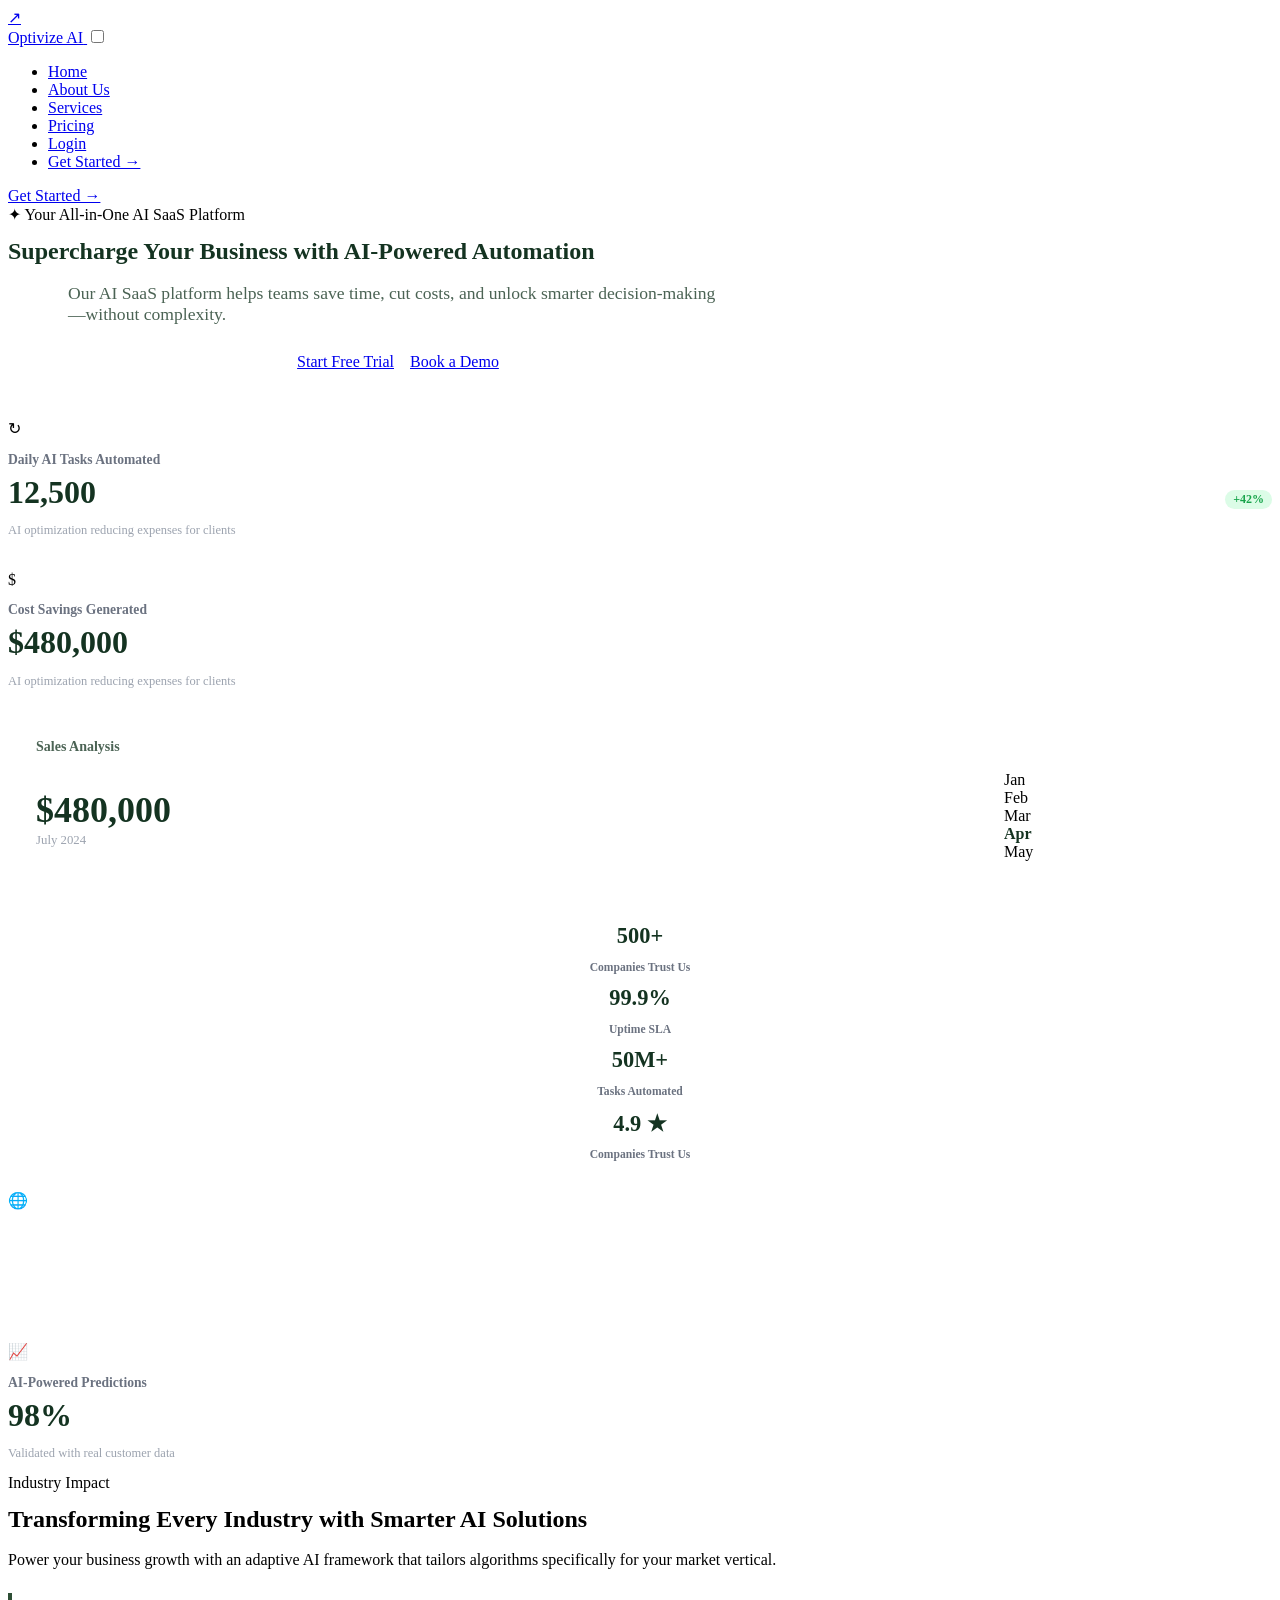
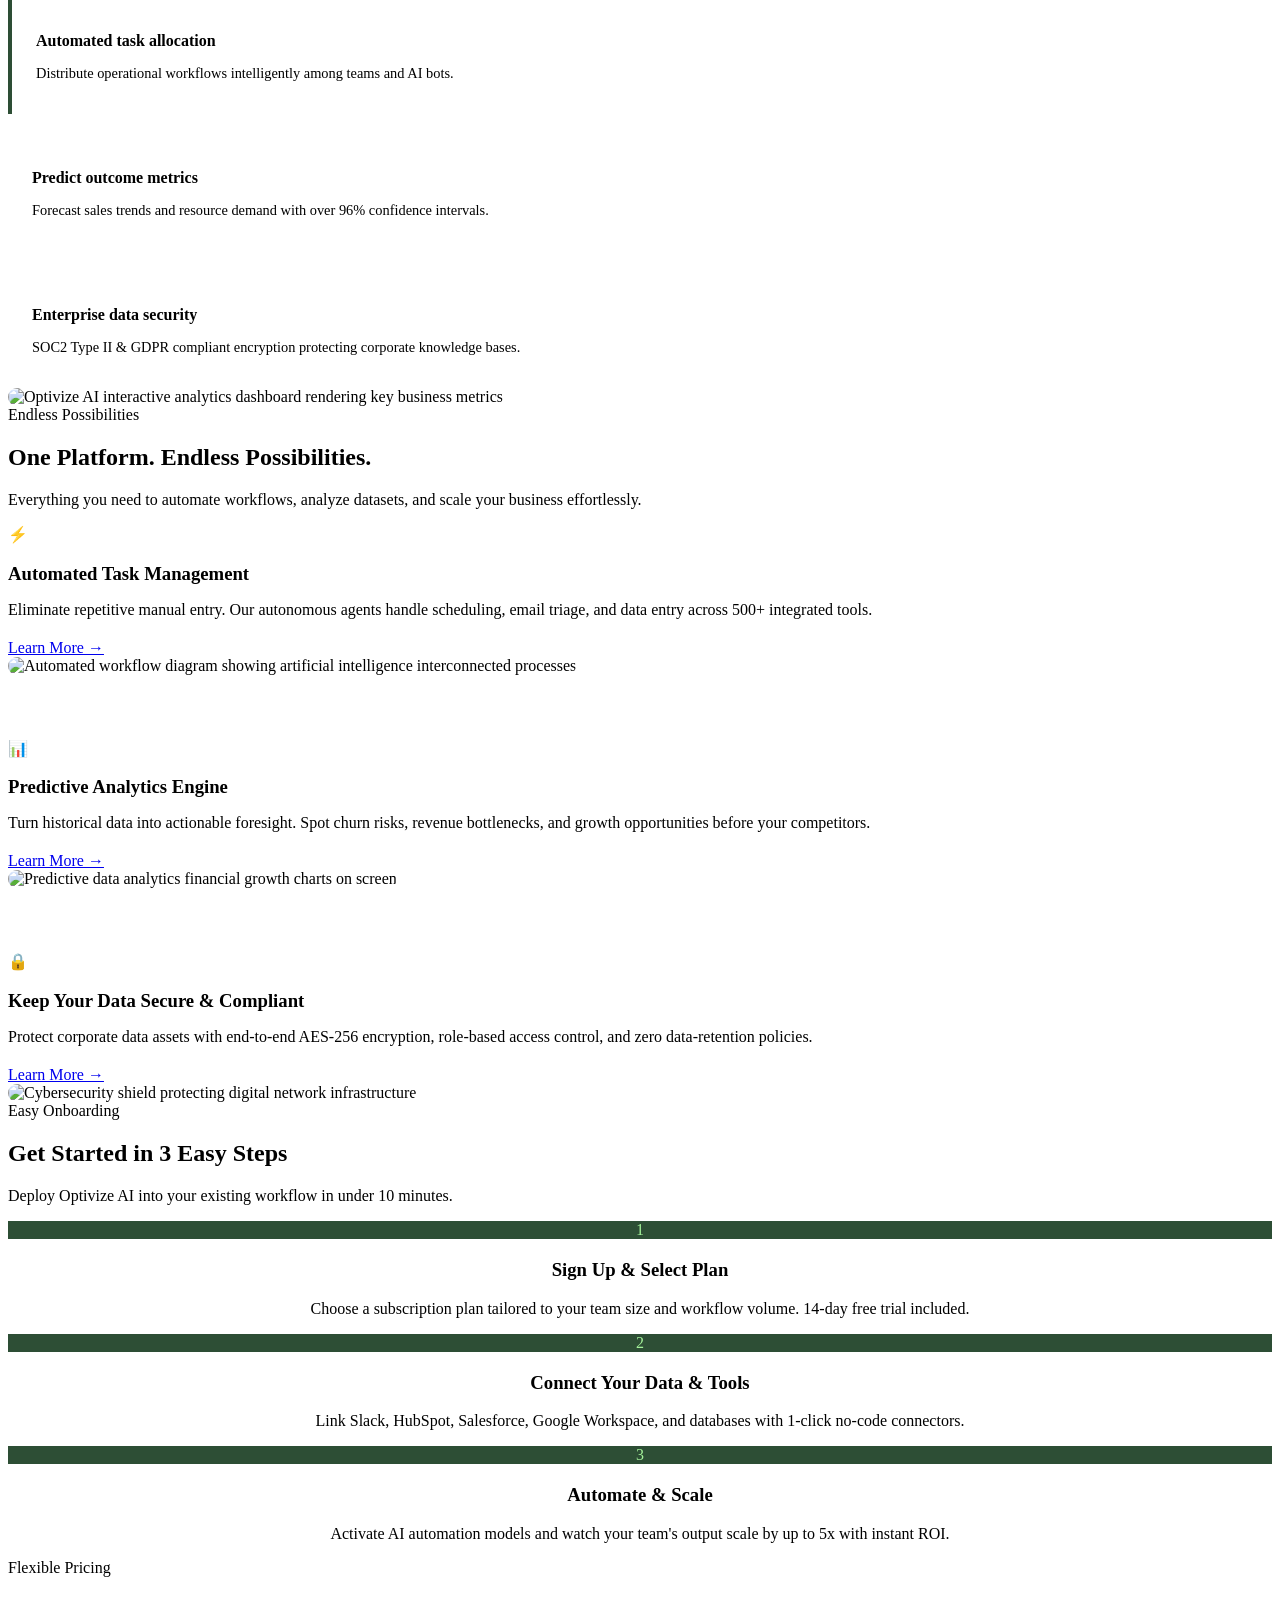
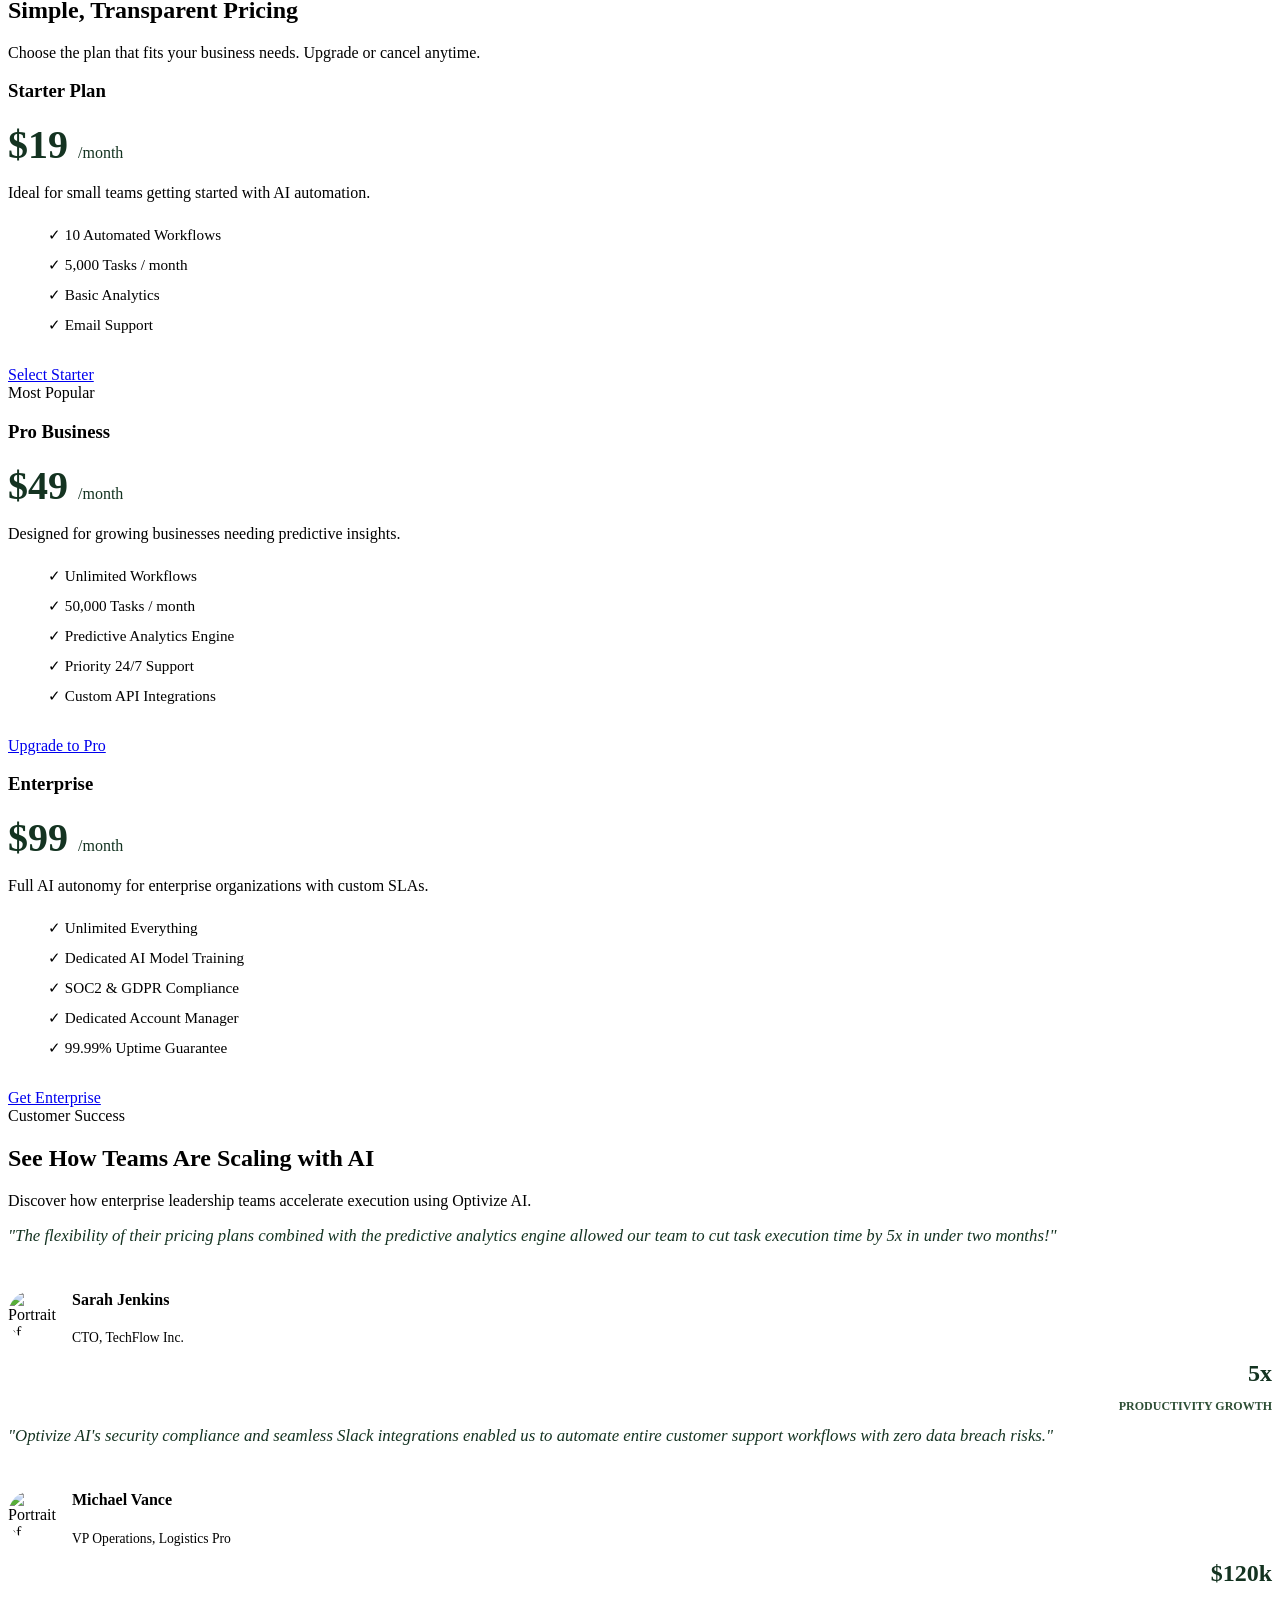
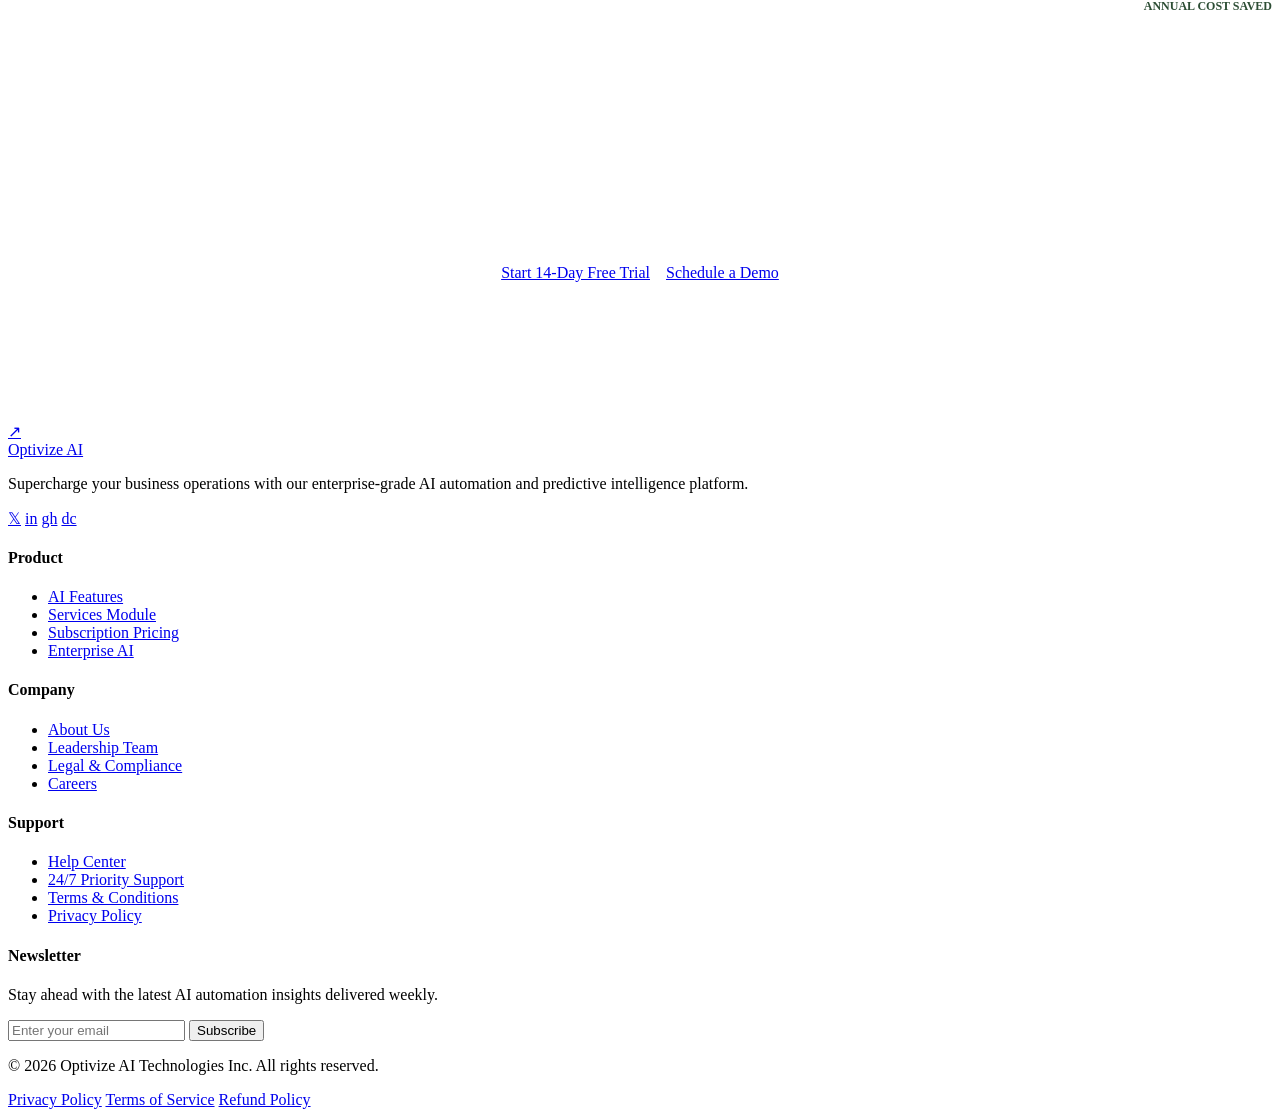
==== index.html @ a40f626e "Add login, registration, payment, and services pages for Optivize AI platform" ====
<!DOCTYPE html>
<html lang="en">
<head>
  <meta charset="UTF-8">
  <meta name="viewport" content="width=device-width, initial-scale=1.0">
  <meta name="description" content="Optivize AI - Supercharge your business with AI-powered automation, predictive analytics, and enterprise data security.">
  <title>Optivize AI — AI-Powered Business Automation SaaS Platform</title>

  <!-- Stylesheets -->
  <link rel="stylesheet" href="css/style.css">
  <link rel="stylesheet" href="css/components.css">
  <link rel="stylesheet" href="css/responsive.css">
</head>
<body>

  <!-- Sticky Navbar Component (Matching Reference Image Header) -->
  <header class="header-nav">
    <div class="container nav-container">
      <a href="index.html" class="brand-logo" aria-label="Optivize AI Homepage">
        <div class="brand-logo-icon">↗</div>
        <span>Optivize AI</span>
      </a>

      <input type="checkbox" id="nav-toggle" class="nav-toggle-checkbox">
      <label for="nav-toggle" class="nav-toggle-label" aria-label="Toggle navigation menu">
        <span></span>
        <span></span>
        <span></span>
      </label>

      <div class="nav-pill-wrapper">
        <ul class="nav-menu">
          <li><a href="index.html" class="nav-link active">Home</a></li>
          <li><a href="about.html" class="nav-link">About Us</a></li>
          <li><a href="services.html" class="nav-link">Services</a></li>
          <li><a href="payment.html" class="nav-link">Pricing</a></li>
          <li><a href="login.html" class="nav-link">Login</a></li>
          <li class="nav-cta-mobile"><a href="register.html" class="btn btn-primary btn-full">Get Started &rarr;</a></li>
        </ul>
      </div>

      <div class="nav-cta-desktop">
        <a href="register.html" class="btn btn-primary">Get Started &rarr;</a>
      </div>
    </div>
  </header>

  <main>
    <!-- HERO SECTION (1:1 Exact Match of UI Reference Screenshot) -->
    <section class="section hero-section">
      <div class="container">
        <!-- Hero Title & Subtext Header -->
        <div class="section-header animate-fade-in" style="margin-bottom: 48px; max-width: 780px;">
          <span class="badge">✦ Your All-in-One AI SaaS Platform</span>
          <h1 style="margin-top: 14px; margin-bottom: 18px; color: #143321;">Supercharge Your Business with AI-Powered Automation</h1>
          <p style="color: #4b6354; max-width: 660px; margin: 0 auto; font-size: 1.1rem;">Our AI SaaS platform helps teams save time, cut costs, and unlock smarter decision-making—without complexity.</p>
          
          <div class="hero-buttons" style="display: flex; gap: 16px; justify-content: center; margin-top: 28px;">
            <a href="register.html" class="btn btn-primary btn-lg">Start Free Trial</a>
            <a href="services.html" class="btn btn-secondary btn-lg">Book a Demo</a>
          </div>
        </div>

        <!-- Hero Dashboard Cards Grid (3-Column Layout from UI Reference) -->
        <div class="hero-dashboard-grid animate-fade-in">
          
          <!-- LEFT COLUMN (2 Stacked Cards) -->
          <div style="display: flex; flex-direction: column; gap: 20px;">
            <!-- Card 1: Daily AI Tasks Automated -->
            <div class="card">
              <div class="icon-badge-green">↻</div>
              <p style="font-size: 0.85rem; font-weight: 600; color: #6b7280; margin-bottom: 6px;">Daily AI Tasks Automated</p>
              <div style="display: flex; align-items: baseline; justify-content: space-between; margin-bottom: 6px;">
                <span style="font-size: 2rem; font-weight: 800; color: #143321;">12,500</span>
                <span style="background-color: #dcfce7; color: #16a34a; font-weight: 700; font-size: 0.75rem; padding: 2px 8px; border-radius: 10px;">+42%</span>
              </div>
              <p style="font-size: 0.78rem; color: #9ca3af;">AI optimization reducing expenses for clients</p>
            </div>

            <!-- Card 2: Cost Savings Generated -->
            <div class="card">
              <div class="icon-badge-green">$</div>
              <p style="font-size: 0.85rem; font-weight: 600; color: #6b7280; margin-bottom: 6px;">Cost Savings Generated</p>
              <div style="font-size: 2rem; font-weight: 800; color: #143321; margin-bottom: 6px;">$480,000</div>
              <p style="font-size: 0.78rem; color: #9ca3af;">AI optimization reducing expenses for clients</p>
            </div>
          </div>

          <!-- CENTER COLUMN (Sales Analysis Chart + Trust Bar) -->
          <div style="display: flex; flex-direction: column; gap: 20px;">
            <!-- Card 3: Main Sales Analysis Chart -->
            <div class="card" style="padding: 24px 28px;">
              <p style="font-size: 0.875rem; font-weight: 600; color: #4b6354; margin-bottom: 16px;">Sales Analysis</p>

              <div style="display: flex; align-items: flex-end; justify-content: space-between; gap: 20px;">
                <div>
                  <div style="font-size: 2.25rem; font-weight: 800; color: #143321;">$480,000</div>
                  <p style="font-size: 0.8rem; color: #9ca3af; margin-top: 2px;">July 2024</p>
                </div>

                <div class="chart-container" style="width: 240px;">
                  <div class="chart-bar-group">
                    <div class="bar-striped" style="height: 75%;"></div>
                    <span class="bar-label">Jan</span>
                  </div>
                  <div class="chart-bar-group">
                    <div class="bar-striped" style="height: 48%;"></div>
                    <span class="bar-label">Feb</span>
                  </div>
                  <div class="chart-bar-group">
                    <div class="bar-striped" style="height: 65%;"></div>
                    <span class="bar-label">Mar</span>
                  </div>
                  <div class="chart-bar-group">
                    <div class="bar-solid-dark" style="height: 98%;"></div>
                    <span class="bar-label" style="font-weight: 700; color: #143321;">Apr</span>
                  </div>
                  <div class="chart-bar-group">
                    <div class="bar-striped" style="height: 55%;"></div>
                    <span class="bar-label">May</span>
                  </div>
                </div>
              </div>
            </div>

            <!-- Card 4: Trust Stats Bar -->
            <div class="card" style="padding: 18px 24px;">
              <div class="grid grid-4" style="text-align: center; gap: 12px;">
                <div>
                  <div style="font-size: 1.4rem; font-weight: 800; color: #143321;">500+</div>
                  <p style="font-size: 0.725rem; font-weight: 600; color: #6b7280;">Companies Trust Us</p>
                </div>
                <div>
                  <div style="font-size: 1.4rem; font-weight: 800; color: #143321;">99.9%</div>
                  <p style="font-size: 0.725rem; font-weight: 600; color: #6b7280;">Uptime SLA</p>
                </div>
                <div>
                  <div style="font-size: 1.4rem; font-weight: 800; color: #143321;">50M+</div>
                  <p style="font-size: 0.725rem; font-weight: 600; color: #6b7280;">Tasks Automated</p>
                </div>
                <div>
                  <div style="font-size: 1.4rem; font-weight: 800; color: #143321;">4.9 ★</div>
                  <p style="font-size: 0.725rem; font-weight: 600; color: #6b7280;">Companies Trust Us</p>
                </div>
              </div>
            </div>
          </div>

          <!-- RIGHT COLUMN (2 Stacked Cards) -->
          <div style="display: flex; flex-direction: column; gap: 20px;">
            <!-- Card 5: Dark Global Users Card -->
            <div class="card card-dark">
              <div class="icon-badge-dark">🌐</div>
              <p style="font-size: 0.85rem; font-weight: 500; color: rgba(255,255,255,0.7); margin-bottom: 6px;">Global Users</p>
              <div style="font-size: 2rem; font-weight: 800; color: #ffffff; margin-bottom: 6px;">150K+</div>
              <p style="font-size: 0.78rem; color: rgba(255,255,255,0.6);">Across 40+ countries</p>
            </div>

            <!-- Card 6: AI-Powered Predictions Card -->
            <div class="card">
              <div class="icon-badge-green">📈</div>
              <p style="font-size: 0.85rem; font-weight: 600; color: #6b7280; margin-bottom: 6px;">AI-Powered Predictions</p>
              <div style="font-size: 2rem; font-weight: 800; color: #143321; margin-bottom: 6px;">98%</div>
              <p style="font-size: 0.78rem; color: #9ca3af;">Validated with real customer data</p>
            </div>
          </div>

        </div>

      </div>
    </section>

    <!-- TRANSFORMING EVERY INDUSTRY SECTION -->
    <section class="section">
      <div class="container">
        <div class="grid grid-2 feature-block" style="align-items: center; gap: 48px;">
          <div>
            <span class="badge">Industry Impact</span>
            <h2 style="margin-top: 14px; margin-bottom: 18px;">Transforming Every Industry with Smarter AI Solutions</h2>
            <p style="margin-bottom: 24px;">Power your business growth with an adaptive AI framework that tailors algorithms specifically for your market vertical.</p>

            <div style="display: flex; flex-direction: column; gap: 16px;">
              <div class="card" style="padding: 18px 24px; border-left: 4px solid #2d4e35;">
                <h4 style="margin-bottom: 4px;">Automated task allocation</h4>
                <p style="font-size: 0.9rem;">Distribute operational workflows intelligently among teams and AI bots.</p>
              </div>
              <div class="card" style="padding: 18px 24px;">
                <h4 style="margin-bottom: 4px;">Predict outcome metrics</h4>
                <p style="font-size: 0.9rem;">Forecast sales trends and resource demand with over 96% confidence intervals.</p>
              </div>
              <div class="card" style="padding: 18px 24px;">
                <h4 style="margin-bottom: 4px;">Enterprise data security</h4>
                <p style="font-size: 0.9rem;">SOC2 Type II & GDPR compliant encryption protecting corporate knowledge bases.</p>
              </div>
            </div>
          </div>

          <div>
            <img src="images/dashboard-preview.jpg" alt="Optivize AI interactive analytics dashboard rendering key business metrics" style="border-radius: 20px; box-shadow: var(--shadow-lg); width: 100%; border: 1px solid var(--border-light);">
          </div>
        </div>
      </div>
    </section>

    <!-- THREE ALTERNATING FEATURE BLOCKS -->
    <section class="section" id="features" style="background-color: rgba(255,255,255,0.6);">
      <div class="container">
        <div class="section-header">
          <span class="badge">Endless Possibilities</span>
          <h2>One Platform. Endless Possibilities.</h2>
          <p>Everything you need to automate workflows, analyze datasets, and scale your business effortlessly.</p>
        </div>

        <!-- Block 1 -->
        <div class="grid grid-2 feature-block" style="align-items: center; margin-bottom: 64px;">
          <div>
            <div class="icon-badge-green">⚡</div>
            <h3 style="margin-bottom: 12px;">Automated Task Management</h3>
            <p style="margin-bottom: 20px;">Eliminate repetitive manual entry. Our autonomous agents handle scheduling, email triage, and data entry across 500+ integrated tools.</p>
            <a href="services.html" class="btn btn-outline">Learn More &rarr;</a>
          </div>
          <div>
            <img src="images/feature-automation.jpg" alt="Automated workflow diagram showing artificial intelligence interconnected processes" style="border-radius: 20px; box-shadow: var(--shadow-md); width: 100%;">
          </div>
        </div>

        <!-- Block 2 (Reversed) -->
        <div class="grid grid-2 feature-block" style="align-items: center; margin-bottom: 64px;">
          <div style="order: 2;">
            <div class="icon-badge-green">📊</div>
            <h3 style="margin-bottom: 12px;">Predictive Analytics Engine</h3>
            <p style="margin-bottom: 20px;">Turn historical data into actionable foresight. Spot churn risks, revenue bottlenecks, and growth opportunities before your competitors.</p>
            <a href="services.html" class="btn btn-outline">Learn More &rarr;</a>
          </div>
          <div style="order: 1;">
            <img src="images/feature-analytics.jpg" alt="Predictive data analytics financial growth charts on screen" style="border-radius: 20px; box-shadow: var(--shadow-md); width: 100%;">
          </div>
        </div>

        <!-- Block 3 -->
        <div class="grid grid-2 feature-block" style="align-items: center;">
          <div>
            <div class="icon-badge-green">🔒</div>
            <h3 style="margin-bottom: 12px;">Keep Your Data Secure & Compliant</h3>
            <p style="margin-bottom: 20px;">Protect corporate data assets with end-to-end AES-256 encryption, role-based access control, and zero data-retention policies.</p>
            <a href="services.html" class="btn btn-outline">Learn More &rarr;</a>
          </div>
          <div>
            <img src="images/feature-security.jpg" alt="Cybersecurity shield protecting digital network infrastructure" style="border-radius: 20px; box-shadow: var(--shadow-md); width: 100%;">
          </div>
        </div>

      </div>
    </section>

    <!-- 3 EASY STEPS SECTION -->
    <section class="section">
      <div class="container">
        <div class="section-header">
          <span class="badge">Easy Onboarding</span>
          <h2>Get Started in 3 Easy Steps</h2>
          <p>Deploy Optivize AI into your existing workflow in under 10 minutes.</p>
        </div>

        <div class="grid grid-3">
          <div class="card" style="text-align: center;">
            <div class="icon-badge-dark" style="margin: 0 auto 20px auto; background-color: #2d4e35; color: #a4f29a;">1</div>
            <h3>Sign Up & Select Plan</h3>
            <p style="margin-top: 10px;">Choose a subscription plan tailored to your team size and workflow volume. 14-day free trial included.</p>
          </div>

          <div class="card" style="text-align: center;">
            <div class="icon-badge-dark" style="margin: 0 auto 20px auto; background-color: #2d4e35; color: #a4f29a;">2</div>
            <h3>Connect Your Data & Tools</h3>
            <p style="margin-top: 10px;">Link Slack, HubSpot, Salesforce, Google Workspace, and databases with 1-click no-code connectors.</p>
          </div>

          <div class="card" style="text-align: center;">
            <div class="icon-badge-dark" style="margin: 0 auto 20px auto; background-color: #2d4e35; color: #a4f29a;">3</div>
            <h3>Automate & Scale</h3>
            <p style="margin-top: 10px;">Activate AI automation models and watch your team's output scale by up to 5x with instant ROI.</p>
          </div>
        </div>
      </div>
    </section>

    <!-- PRICING TEASER -->
    <section class="section" id="pricing">
      <div class="container">
        <div class="section-header">
          <span class="badge">Flexible Pricing</span>
          <h2>Simple, Transparent Pricing</h2>
          <p>Choose the plan that fits your business needs. Upgrade or cancel anytime.</p>
        </div>

        <div class="grid grid-3">
          <!-- Starter Plan -->
          <div class="card">
            <h3>Starter Plan</h3>
            <div style="font-size: 2.5rem; font-weight: 800; color: #143321; margin: 16px 0;">$19 <span style="font-size: 1rem; color: var(--text-light); font-weight: 500;">/month</span></div>
            <p style="margin-bottom: 24px;">Ideal for small teams getting started with AI automation.</p>

            <ul style="list-style: none; display: flex; flex-direction: column; gap: 12px; margin-bottom: 32px; font-size: 0.95rem;">
              <li>✓ 10 Automated Workflows</li>
              <li>✓ 5,000 Tasks / month</li>
              <li>✓ Basic Analytics</li>
              <li>✓ Email Support</li>
            </ul>

            <a href="payment.html" class="btn btn-secondary btn-full">Select Starter</a>
          </div>

          <!-- Pro Plan (Highlighted) -->
          <div class="card card-highlight">
            <span class="card-highlight-badge">Most Popular</span>
            <h3>Pro Business</h3>
            <div style="font-size: 2.5rem; font-weight: 800; color: #143321; margin: 16px 0;">$49 <span style="font-size: 1rem; color: var(--text-light); font-weight: 500;">/month</span></div>
            <p style="margin-bottom: 24px;">Designed for growing businesses needing predictive insights.</p>

            <ul style="list-style: none; display: flex; flex-direction: column; gap: 12px; margin-bottom: 32px; font-size: 0.95rem;">
              <li>✓ Unlimited Workflows</li>
              <li>✓ 50,000 Tasks / month</li>
              <li>✓ Predictive Analytics Engine</li>
              <li>✓ Priority 24/7 Support</li>
              <li>✓ Custom API Integrations</li>
            </ul>

            <a href="payment.html" class="btn btn-primary btn-full">Upgrade to Pro</a>
          </div>

          <!-- Enterprise Plan -->
          <div class="card">
            <h3>Enterprise</h3>
            <div style="font-size: 2.5rem; font-weight: 800; color: #143321; margin: 16px 0;">$99 <span style="font-size: 1rem; color: var(--text-light); font-weight: 500;">/month</span></div>
            <p style="margin-bottom: 24px;">Full AI autonomy for enterprise organizations with custom SLAs.</p>

            <ul style="list-style: none; display: flex; flex-direction: column; gap: 12px; margin-bottom: 32px; font-size: 0.95rem;">
              <li>✓ Unlimited Everything</li>
              <li>✓ Dedicated AI Model Training</li>
              <li>✓ SOC2 & GDPR Compliance</li>
              <li>✓ Dedicated Account Manager</li>
              <li>✓ 99.99% Uptime Guarantee</li>
            </ul>

            <a href="payment.html" class="btn btn-secondary btn-full">Get Enterprise</a>
          </div>
        </div>
      </div>
    </section>

    <!-- TESTIMONIALS SECTION -->
    <section class="section" style="background-color: rgba(255,255,255,0.6);">
      <div class="container">
        <div class="section-header">
          <span class="badge">Customer Success</span>
          <h2>See How Teams Are Scaling with AI</h2>
          <p>Discover how enterprise leadership teams accelerate execution using Optivize AI.</p>
        </div>

        <div class="grid grid-2">
          <!-- Testimonial 1 -->
          <div class="card">
            <div style="font-size: 1.05rem; font-style: italic; color: #143321; margin-bottom: 24px;">
              "The flexibility of their pricing plans combined with the predictive analytics engine allowed our team to cut task execution time by 5x in under two months!"
            </div>

            <div class="flex-between">
              <div style="display: flex; align-items: center; gap: 14px;">
                <img src="images/avatar-1.jpg" alt="Portrait of Sarah Jenkins, Chief Technology Officer at TechFlow" style="width: 50px; height: 50px; border-radius: 50%; object-fit: cover;">
                <div>
                  <h4 style="font-size: 1rem;">Sarah Jenkins</h4>
                  <p style="font-size: 0.85rem; color: var(--text-light);">CTO, TechFlow Inc.</p>
                </div>
              </div>

              <div style="text-align: right;">
                <div style="font-size: 1.5rem; font-weight: 800; color: #143321;">5x</div>
                <p style="font-size: 0.75rem; font-weight: 600; text-transform: uppercase; color: #2d4e35;">Productivity Growth</p>
              </div>
            </div>
          </div>

          <!-- Testimonial 2 -->
          <div class="card">
            <div style="font-size: 1.05rem; font-style: italic; color: #143321; margin-bottom: 24px;">
              "Optivize AI's security compliance and seamless Slack integrations enabled us to automate entire customer support workflows with zero data breach risks."
            </div>

            <div class="flex-between">
              <div style="display: flex; align-items: center; gap: 14px;">
                <img src="images/avatar-2.jpg" alt="Portrait of Michael Vance, VP of Operations at Logistics Pro" style="width: 50px; height: 50px; border-radius: 50%; object-fit: cover;">
                <div>
                  <h4 style="font-size: 1rem;">Michael Vance</h4>
                  <p style="font-size: 0.85rem; color: var(--text-light);">VP Operations, Logistics Pro</p>
                </div>
              </div>

              <div style="text-align: right;">
                <div style="font-size: 1.5rem; font-weight: 800; color: #143321;">$120k</div>
                <p style="font-size: 0.75rem; font-weight: 600; text-transform: uppercase; color: #2d4e35;">Annual Cost Saved</p>
              </div>
            </div>
          </div>
        </div>
      </div>
    </section>

    <!-- DARK CTA BANNER -->
    <section class="section" style="padding-bottom: 80px;">
      <div class="container">
        <div class="card card-dark" style="padding: 60px 40px; text-align: center; border-radius: 24px;">
          <h2 style="font-size: 2.75rem; margin-bottom: 16px; color: #ffffff;">Automate Your Business Analysis with AI Today</h2>
          <p style="max-width: 600px; margin: 0 auto 32px auto; font-size: 1.15rem; color: rgba(255,255,255,0.85);">Join over 500+ industry leaders leveraging Optivize AI to streamline operations and drive profit.</p>

          <div style="display: flex; gap: 16px; justify-content: center;">
            <a href="register.html" class="btn btn-primary btn-lg">Start 14-Day Free Trial</a>
            <a href="services.html" class="btn btn-dark btn-lg">Schedule a Demo</a>
          </div>
        </div>
      </div>
    </section>
  </main>

  <!-- Sticky Footer Component -->
  <footer class="footer">
    <div class="container">
      <div class="footer-top">
        <div class="footer-brand">
          <a href="index.html" class="brand-logo">
            <div class="brand-logo-icon">↗</div>
            <span>Optivize AI</span>
          </a>
          <p>Supercharge your business operations with our enterprise-grade AI automation and predictive intelligence platform.</p>
          <div class="social-links">
            <a href="#" class="social-btn" aria-label="Twitter / X">𝕏</a>
            <a href="#" class="social-btn" aria-label="LinkedIn">in</a>
            <a href="#" class="social-btn" aria-label="GitHub">gh</a>
            <a href="#" class="social-btn" aria-label="Discord">dc</a>
          </div>
        </div>

        <div>
          <h4 class="footer-col-title">Product</h4>
          <ul class="footer-links">
            <li><a href="index.html#features">AI Features</a></li>
            <li><a href="services.html">Services Module</a></li>
            <li><a href="payment.html">Subscription Pricing</a></li>
            <li><a href="services.html">Enterprise AI</a></li>
          </ul>
        </div>

        <div>
          <h4 class="footer-col-title">Company</h4>
          <ul class="footer-links">
            <li><a href="about.html">About Us</a></li>
            <li><a href="about.html#team">Leadership Team</a></li>
            <li><a href="legal.html">Legal & Compliance</a></li>
            <li><a href="about.html#careers">Careers</a></li>
          </ul>
        </div>

        <div>
          <h4 class="footer-col-title">Support</h4>
          <ul class="footer-links">
            <li><a href="legal.html">Help Center</a></li>
            <li><a href="services.html">24/7 Priority Support</a></li>
            <li><a href="legal.html">Terms & Conditions</a></li>
            <li><a href="legal.html">Privacy Policy</a></li>
          </ul>
        </div>

        <div class="newsletter-box">
          <h4 class="footer-col-title">Newsletter</h4>
          <p>Stay ahead with the latest AI automation insights delivered weekly.</p>
          <form class="newsletter-form" action="#" method="get" onsubmit="return false;">
            <input type="email" class="newsletter-input" placeholder="Enter your email" required aria-label="Email address for newsletter">
            <button type="submit" class="btn btn-primary btn-full">Subscribe</button>
          </form>
        </div>
      </div>

      <div class="footer-bottom">
        <p>&copy; 2026 Optivize AI Technologies Inc. All rights reserved.</p>
        <div class="footer-legal-links">
          <a href="legal.html">Privacy Policy</a>
          <a href="legal.html">Terms of Service</a>
          <a href="legal.html">Refund Policy</a>
        </div>
      </div>
    </div>
  </footer>

</body>
</html>
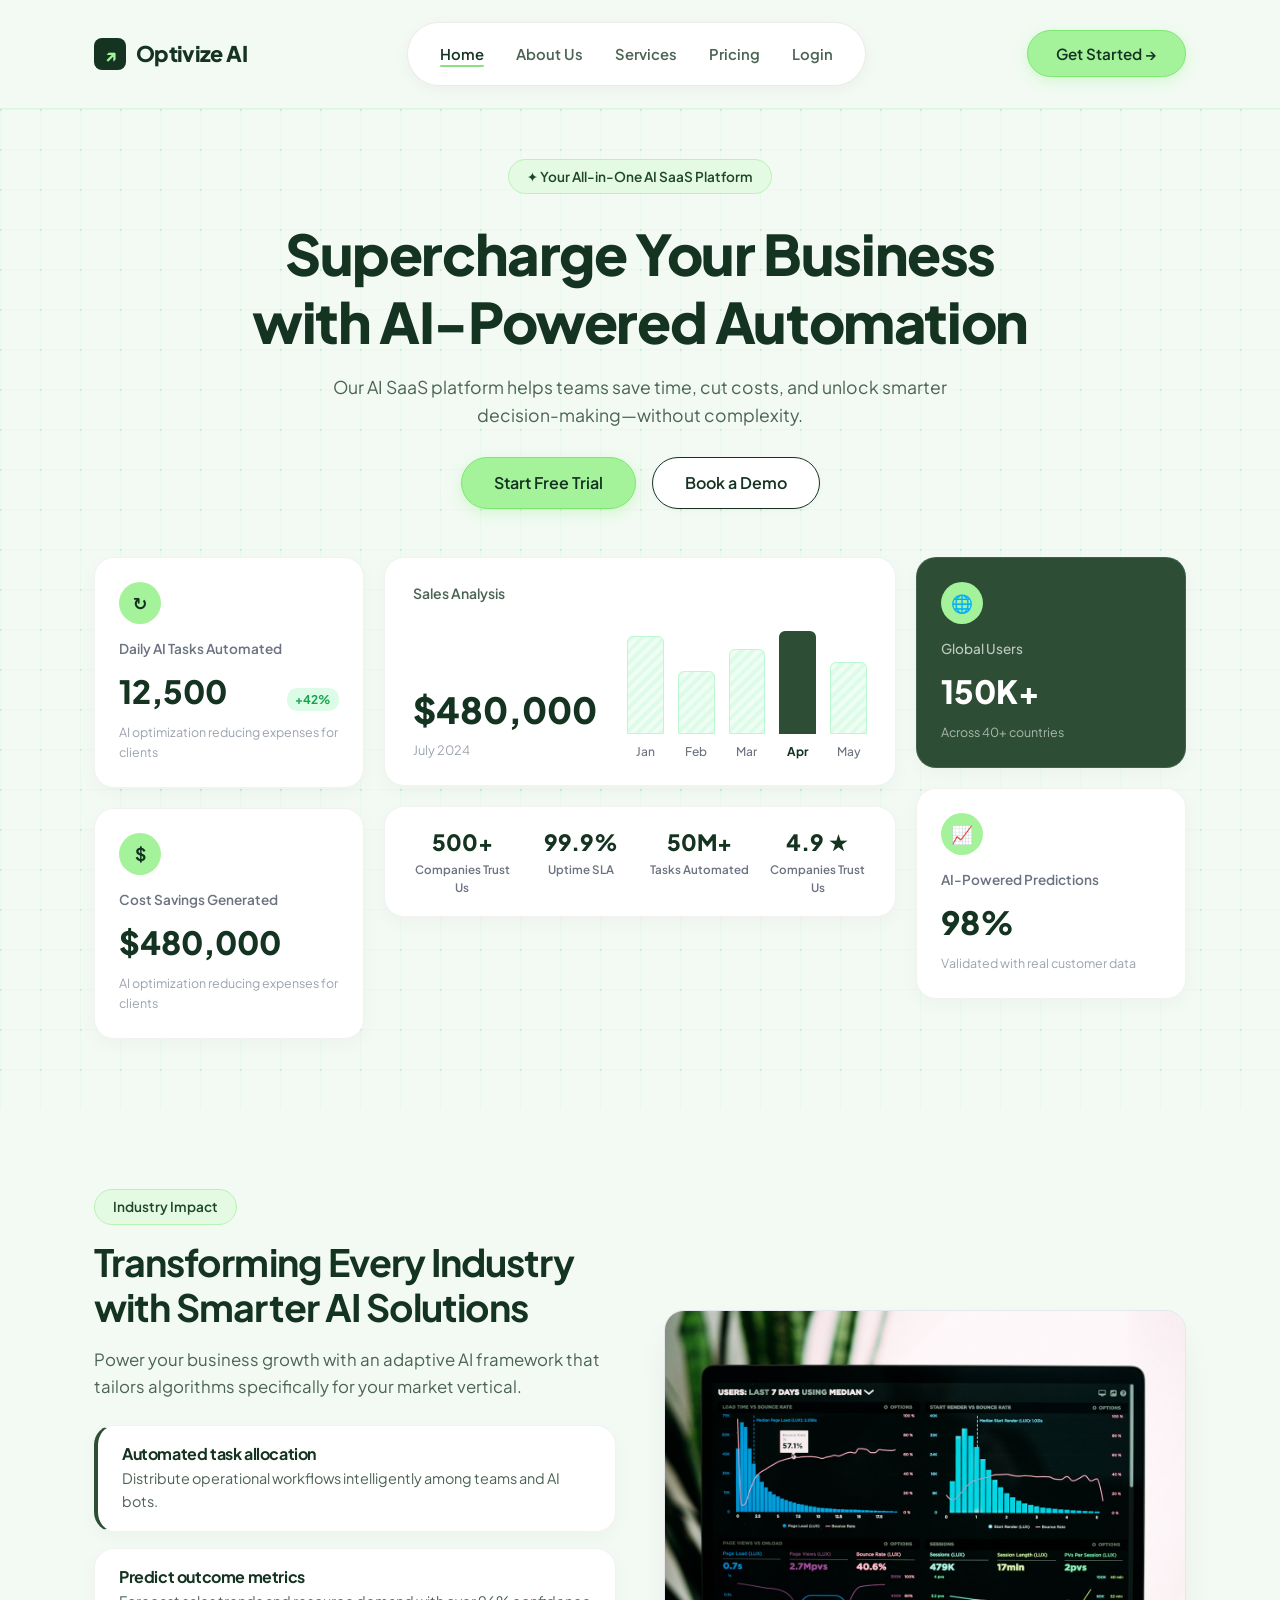
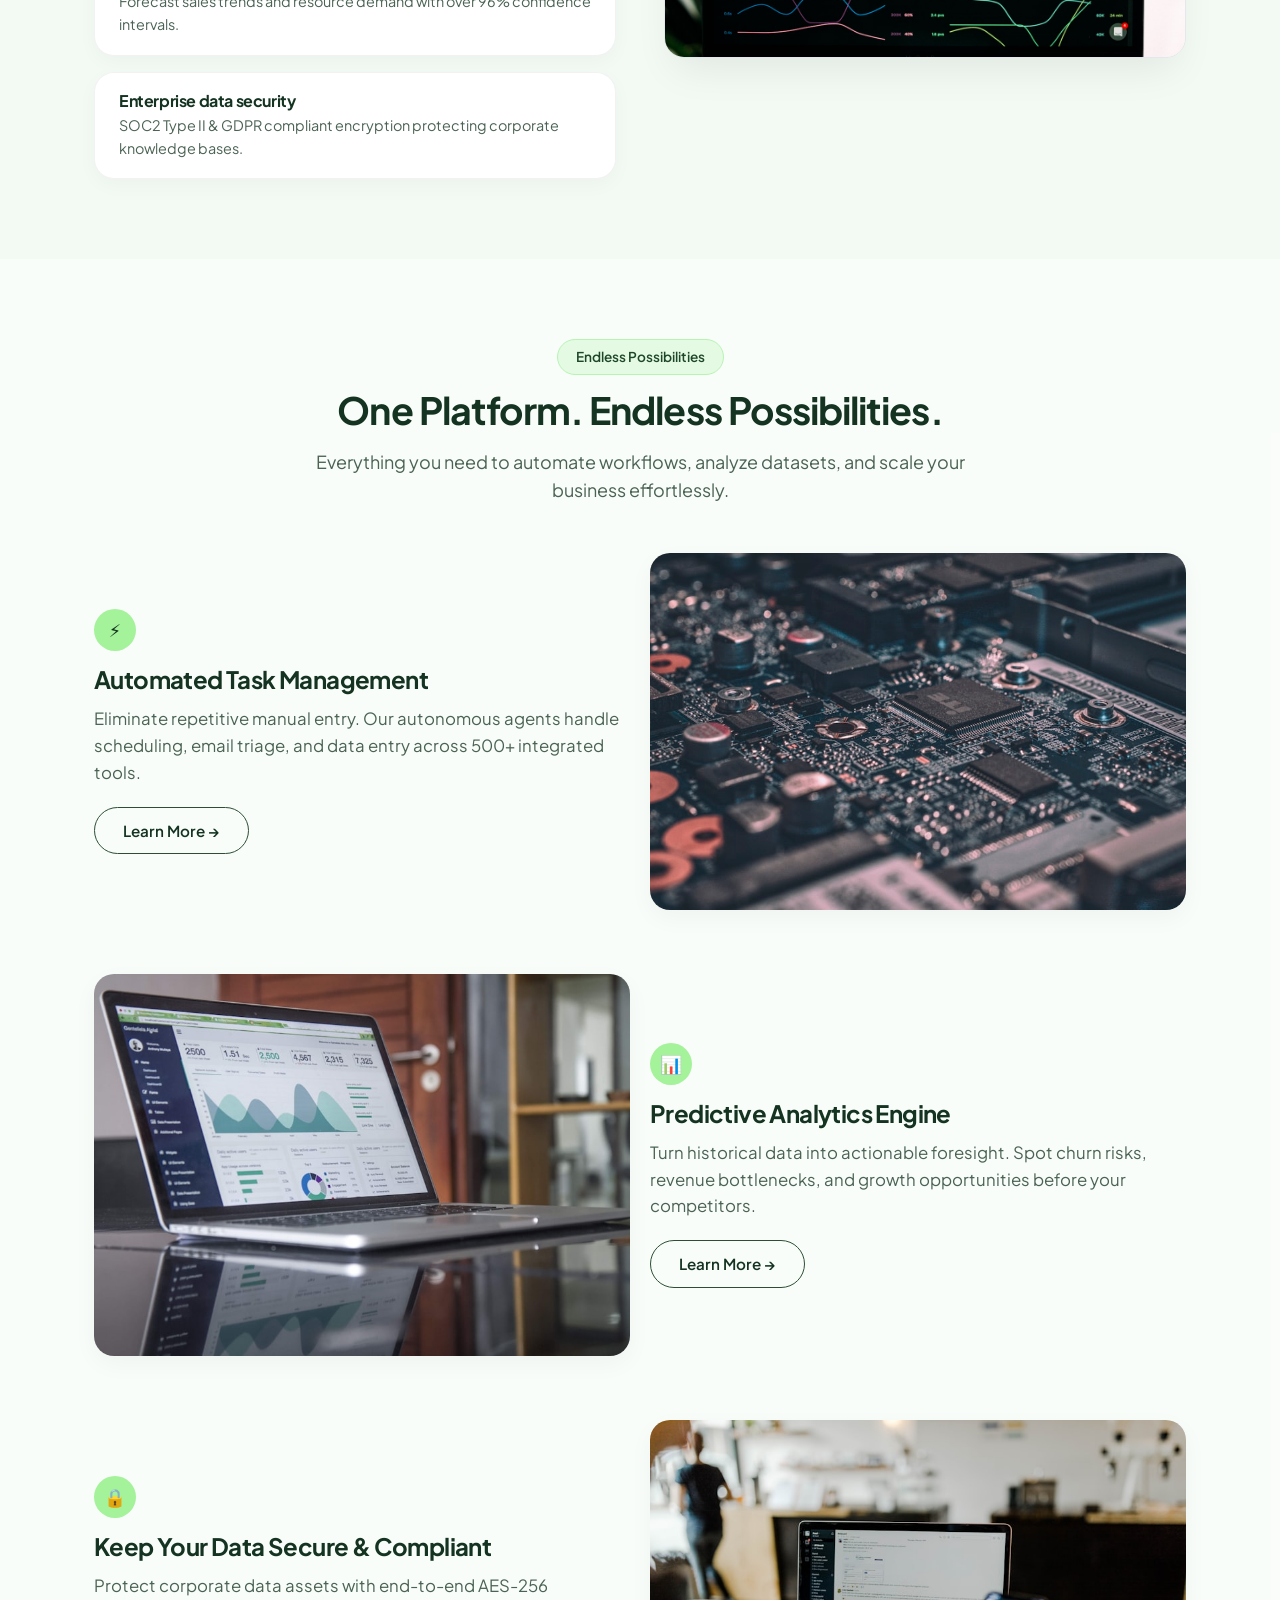
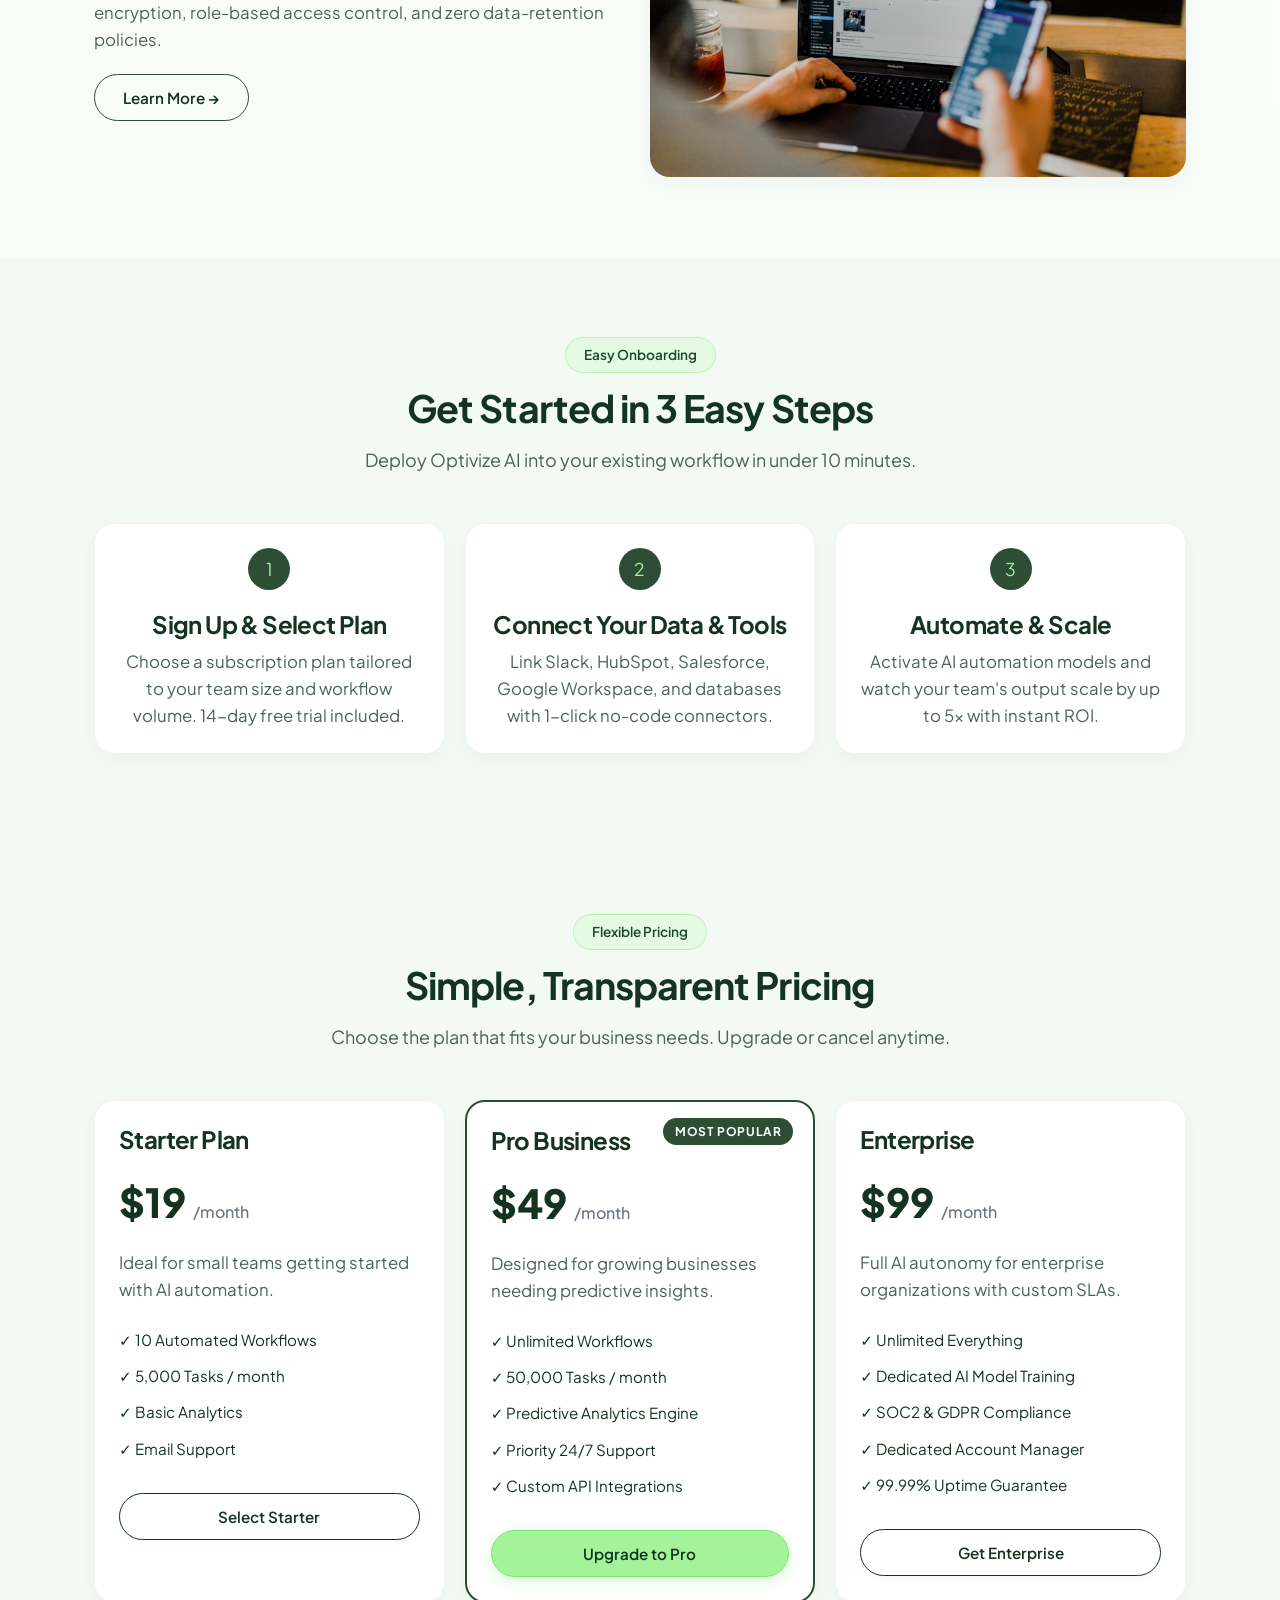
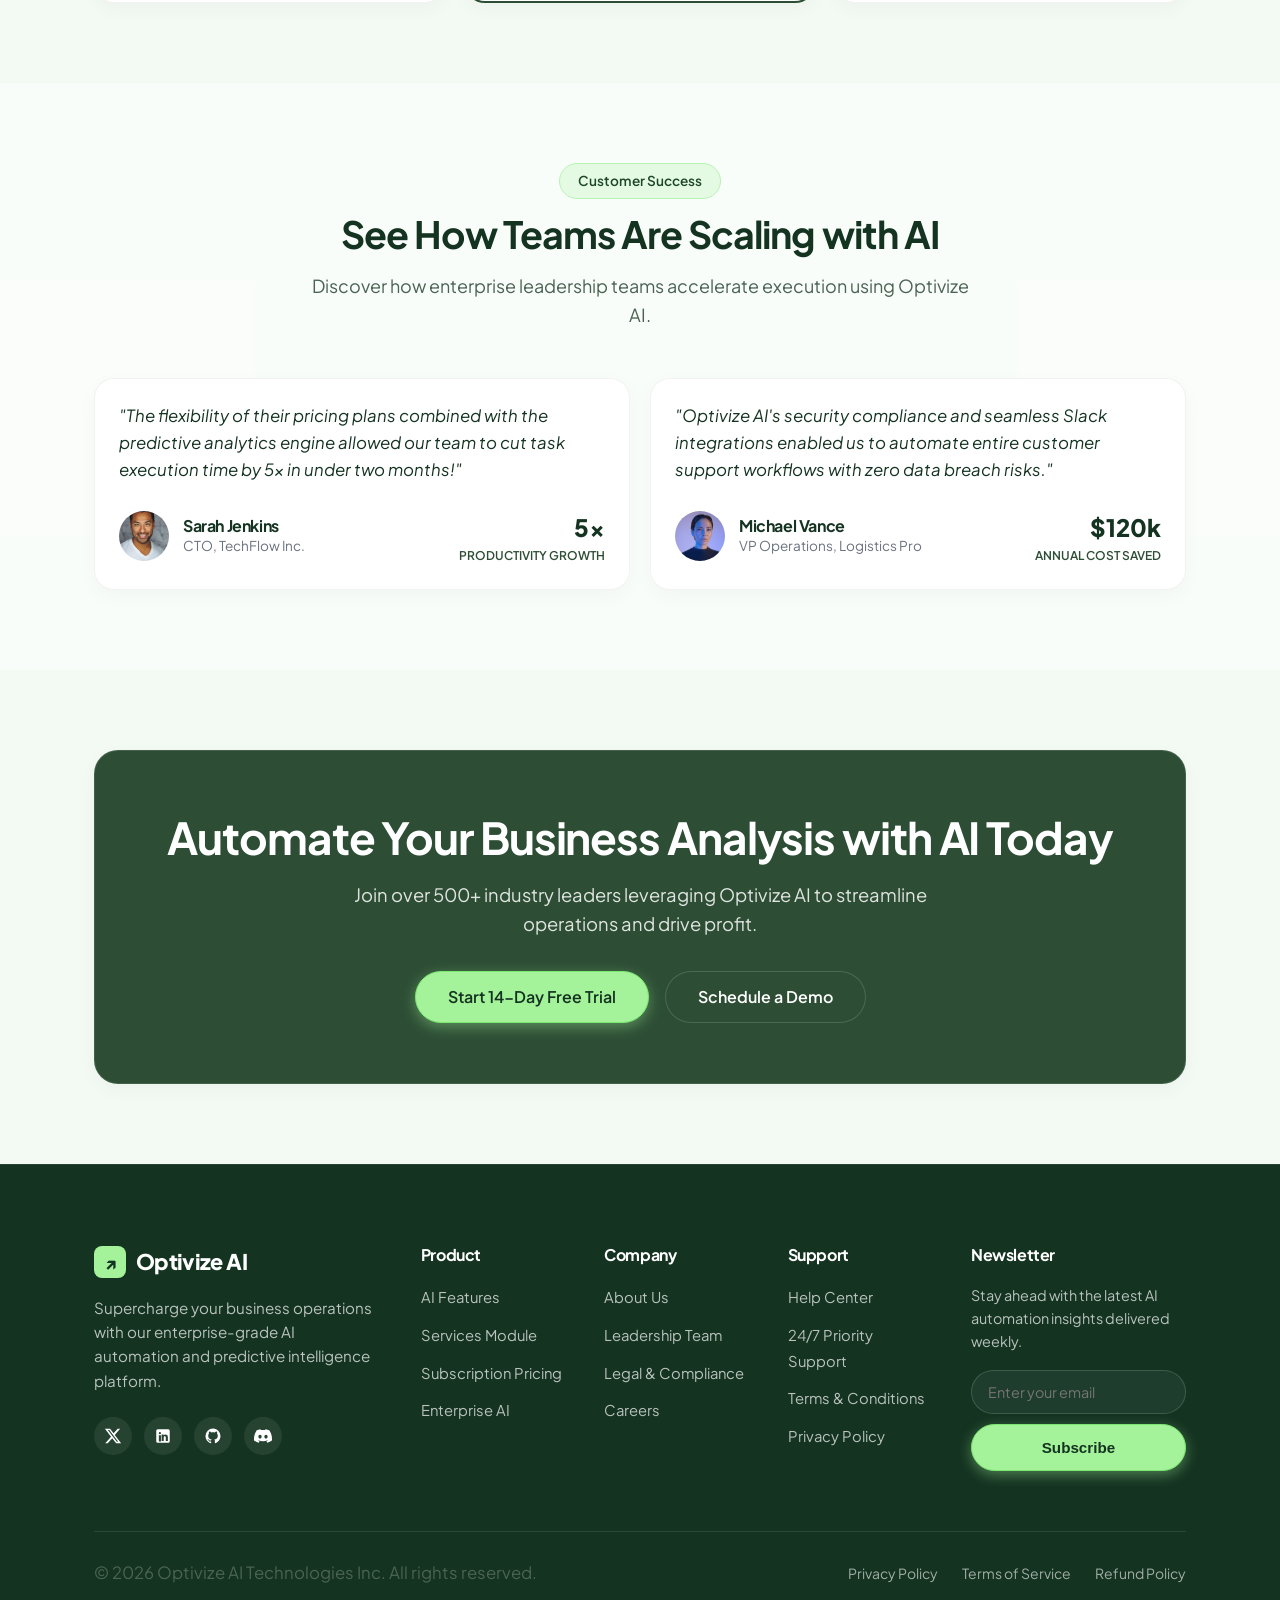
==== commit dd9cc642: "Refactor navigation and footer icons across multiple pages; update brand logo and enhance social med" ====
--- a/index.html
+++ b/index.html
@@ -432,10 +432,10 @@
           </a>
           <p>Supercharge your business operations with our enterprise-grade AI automation and predictive intelligence platform.</p>
           <div class="social-links">
-            <a href="#" class="social-btn" aria-label="Twitter / X">𝕏</a>
-            <a href="#" class="social-btn" aria-label="LinkedIn">in</a>
-            <a href="#" class="social-btn" aria-label="GitHub">gh</a>
-            <a href="#" class="social-btn" aria-label="Discord">dc</a>
+            <a href="#" class="social-btn" aria-label="Twitter / X"><svg width="18" height="18" viewBox="0 0 24 24" fill="currentColor"><path d="M18.244 2.25h3.308l-7.227 8.26 8.502 11.24H16.17l-5.214-6.817L4.99 21.75H1.68l7.73-8.835L1.254 2.25H8.08l4.713 6.231zm-1.161 17.52h1.833L7.084 4.126H5.117z"/></svg></a>
+            <a href="#" class="social-btn" aria-label="LinkedIn"><svg width="18" height="18" viewBox="0 0 24 24" fill="currentColor"><path d="M19 3a2 2 0 0 1 2 2v14a2 2 0 0 1-2 2H5a2 2 0 0 1-2-2V5a2 2 0 0 1 2-2h14m-.5 15.5v-5.3a3.26 3.26 0 0 0-3.26-3.26c-.85 0-1.84.52-2.28 1.3v-1.11h-2.79v8.37h2.79v-4.93c0-.77.62-1.4 1.39-1.4a1.4 1.4 0 0 1 1.4 1.4v4.93h2.75M6.46 10.9v8.37H9.25V10.9H6.46M7.86 6.75a1.45 1.45 0 1 0 0 2.9 1.45 1.45 0 0 0 0-2.9z"/></svg></a>
+            <a href="#" class="social-btn" aria-label="GitHub"><svg width="18" height="18" viewBox="0 0 24 24" fill="currentColor"><path d="M12 2A10 10 0 0 0 2 12c0 4.42 2.87 8.17 6.84 9.5.5.08.66-.23.66-.5v-1.69c-2.77.6-3.36-1.34-3.36-1.34-.46-1.16-1.11-1.47-1.11-1.47-.91-.62.07-.6.07-.6 1 .07 1.53 1.03 1.53 1.03.87 1.52 2.34 1.07 2.91.83.1-.65.35-1.09.63-1.34-2.22-.25-4.55-1.11-4.55-4.92 0-1.11.38-2 1.03-2.71-.1-.25-.45-1.29.1-2.64 0 0 .84-.27 2.75 1.02.79-.22 1.65-.33 2.5-.33.85 0 1.71.11 2.5.33 1.91-1.29 2.75-1.02 2.75-1.02.55 1.35.2 2.39.1 2.64.65.71 1.03 1.6 1.03 2.71 0 3.82-2.34 4.66-4.57 4.91.36.31.69.92.69 1.85V21c0 .27.16.59.67.5C19.14 20.16 22 16.42 22 12A10 10 0 0 0 12 2z"/></svg></a>
+            <a href="#" class="social-btn" aria-label="Discord"><svg width="18" height="18" viewBox="0 0 24 24" fill="currentColor"><path d="M20.317 4.37a19.791 19.791 0 0 0-4.885-1.515.074.074 0 0 0-.079.037c-.21.375-.444.864-.608 1.25a18.27 18.27 0 0 0-5.487 0 12.64 12.64 0 0 0-.617-1.25.077.077 0 0 0-.079-.037A19.736 19.736 0 0 0 3.677 4.37a.07.07 0 0 0-.032.027C.533 9.046-.32 13.58.099 18.057a.082.082 0 0 0 .031.057 19.9 19.9 0 0 0 5.993 3.03.078.078 0 0 0 .084-.028c.462-.63.874-1.295 1.226-1.994.021-.041.001-.09-.041-.106a13.107 13.107 0 0 1-1.872-.892.077.077 0 0 1-.008-.128c.126-.093.252-.19.372-.287a.075.075 0 0 1 .078-.01c3.927 1.793 8.18 1.793 12.061 0a.074.074 0 0 1 .079.009c.12.098.245.195.372.288a.077.077 0 0 1-.006.127c-.598.35-1.22.647-1.873.894a.077.077 0 0 0-.041.107c.36.698.772 1.362 1.225 1.993a.076.076 0 0 0 .084.028 19.839 19.839 0 0 0 6.002-3.03.077.077 0 0 0 .032-.054c.5-5.177-.838-9.674-3.549-13.66a.061.061 0 0 0-.031-.028zM8.02 15.33c-1.183 0-2.157-1.085-2.157-2.419 0-1.333.956-2.419 2.157-2.419 1.21 0 2.176 1.096 2.157 2.42 0 1.333-.956 2.418-2.157 2.418zm7.975 0c-1.183 0-2.157-1.085-2.157-2.419 0-1.333.955-2.419 2.157-2.419 1.21 0 2.176 1.096 2.157 2.42 0 1.333-.946 2.418-2.157 2.418z"/></svg></a>
           </div>
         </div>
 
--- a/css/style.css
+++ b/css/style.css
@@ -0,0 +1,231 @@
+/* ==========================================================================
+   Optivize AI - Global Stylesheet (css/style.css)
+   HTML5 + CSS3 Only (No JavaScript)
+   ========================================================================== */
+
+/* Import Google Fonts */
+@import url('https://fonts.googleapis.com/css2?family=Plus+Jakarta+Sans:wght@400;500;600;700;800&display=swap');
+
+/* CSS Custom Properties / Design Tokens */
+:root {
+  /* Brand Colors matching UI reference screenshot */
+  --primary: #a4f29a;
+  --primary-hover: #8be080;
+  --primary-border: #7be870;
+  --dark-green-heading: #143321;
+  --dark-green-card: #2d4e35;
+
+  /* Background Colors */
+  --bg-main: #f2faf3;
+  --bg-subtle: #f9fafb;
+  --bg-white: #ffffff;
+
+  /* Text Colors */
+  --text-main: #143321;
+  --text-muted: #4b6354;
+  --text-light: #6b7280;
+  --border-light: #e5e7eb;
+  --border-green: #bbf7d0;
+
+  /* Typography */
+  --font-family: 'Plus Jakarta Sans', system-ui, -apple-system, BlinkMacSystemFont, 'Segoe UI', Roboto, sans-serif;
+
+  /* Layout & Spacing */
+  --container-width: 1140px;
+  --section-padding-y: 80px;
+
+  /* Radius Tokens */
+  --radius-pill: 9999px;
+  --radius-card: 20px;
+  --radius-badge: 50px;
+  --radius-input: 12px;
+
+  /* Shadows */
+  --shadow-sm: 0 2px 6px rgba(0, 0, 0, 0.03);
+  --shadow-md: 0 8px 24px rgba(0, 0, 0, 0.04);
+  --shadow-lg: 0 20px 40px -10px rgba(0, 0, 0, 0.08);
+
+  /* Transitions */
+  --transition-fast: 0.2s ease;
+  --transition-normal: 0.3s cubic-bezier(0.4, 0, 0.2, 1);
+}
+
+/* Base Reset & Box Sizing */
+*, *::before, *::after {
+  box-sizing: border-box;
+  margin: 0;
+  padding: 0;
+}
+
+html {
+  scroll-behavior: smooth;
+  font-size: 16px;
+}
+
+body {
+  font-family: var(--font-family);
+  background-color: var(--bg-main);
+  color: var(--text-main);
+  line-height: 1.6;
+  -webkit-font-smoothing: antialiased;
+  -moz-osx-font-smoothing: grayscale;
+  overflow-x: hidden;
+}
+
+/* Typography Helpers */
+h1, h2, h3, h4, h5, h6 {
+  color: var(--dark-green-heading);
+  font-weight: 700;
+  line-height: 1.2;
+  letter-spacing: -0.025em;
+}
+
+h1 {
+  font-size: 3.5rem;
+  font-weight: 800;
+}
+
+h2 {
+  font-size: 2.35rem;
+  font-weight: 700;
+}
+
+h3 {
+  font-size: 1.5rem;
+  font-weight: 700;
+}
+
+p {
+  color: var(--text-muted);
+  font-size: 1.05rem;
+}
+
+a {
+  color: inherit;
+  text-decoration: none;
+  transition: color var(--transition-fast);
+}
+
+img {
+  max-width: 100%;
+  height: auto;
+  display: block;
+}
+
+/* Container */
+.container {
+  width: 100%;
+  max-width: var(--container-width);
+  margin: 0 auto;
+  padding-left: 24px;
+  padding-right: 24px;
+}
+
+/* Section Wrapper & Hero Background Pattern */
+.section {
+  padding-top: var(--section-padding-y);
+  padding-bottom: var(--section-padding-y);
+}
+
+.hero-section {
+  background-color: #f2faf3;
+  background-image: 
+    radial-gradient(circle at 1px 1px, rgba(34, 197, 94, 0.16) 1.2px, transparent 0),
+    linear-gradient(to right, rgba(34, 197, 94, 0.04) 1px, transparent 1px),
+    linear-gradient(to bottom, rgba(34, 197, 94, 0.04) 1px, transparent 1px);
+  background-size: 40px 40px, 40px 40px, 40px 40px;
+  padding-top: 50px;
+  padding-bottom: 70px;
+}
+
+.section-header {
+  text-align: center;
+  max-width: 680px;
+  margin: 0 auto 48px auto;
+}
+
+.section-header .badge {
+  margin-bottom: 12px;
+}
+
+.section-header h2 {
+  margin-bottom: 16px;
+}
+
+.section-header p {
+  font-size: 1.125rem;
+}
+
+/* Badge / Pill Label */
+.badge {
+  display: inline-flex;
+  align-items: center;
+  gap: 6px;
+  padding: 6px 18px;
+  background-color: #e4fae2;
+  color: #1e472a;
+  border-radius: var(--radius-badge);
+  font-size: 0.85rem;
+  font-weight: 600;
+  border: 1px solid #b7f4b3;
+}
+
+.badge-dark {
+  background-color: var(--dark-green-card);
+  color: var(--primary);
+  border-color: rgba(164, 242, 154, 0.2);
+}
+
+/* Flex & Grid Utilities */
+.grid {
+  display: grid;
+  gap: 20px;
+}
+
+.grid-2 {
+  grid-template-columns: repeat(2, 1fr);
+}
+
+.grid-3 {
+  grid-template-columns: repeat(3, 1fr);
+}
+
+.grid-4 {
+  grid-template-columns: repeat(4, 1fr);
+}
+
+/* Hero Dashboard Grid Layout matching exact UI Reference */
+.hero-dashboard-grid {
+  display: grid;
+  grid-template-columns: 270px 1fr 270px;
+  gap: 20px;
+  align-items: start;
+}
+
+.flex-center {
+  display: flex;
+  align-items: center;
+  justify-content: center;
+}
+
+.flex-between {
+  display: flex;
+  align-items: center;
+  justify-content: space-between;
+}
+
+/* Animations */
+@keyframes fadeInUp {
+  from {
+    opacity: 0;
+    transform: translateY(24px);
+  }
+  to {
+    opacity: 1;
+    transform: translateY(0);
+  }
+}
+
+.animate-fade-in {
+  animation: fadeInUp 0.8s ease forwards;
+}
--- a/css/components.css
+++ b/css/components.css
@@ -0,0 +1,639 @@
+/* ==========================================================================
+   Optivize AI - Component Stylesheet (css/components.css)
+   Navbar, Footer, Buttons, Cards, Forms, Tables, Badges, Accordions
+   ========================================================================== */
+
+/* --------------------------------------------------------------------------
+   1. NAVBAR COMPONENT (Centered Pill Header with Pure CSS Mobile Menu)
+   -------------------------------------------------------------------------- */
+.header-nav {
+  position: sticky;
+  top: 0;
+  z-index: 1000;
+  background-color: rgba(242, 250, 243, 0.94);
+  backdrop-filter: blur(12px);
+  -webkit-backdrop-filter: blur(12px);
+  border-bottom: 1px solid rgba(34, 197, 94, 0.12);
+  padding: 22px 0;
+  transition: all var(--transition-normal);
+}
+
+.nav-container {
+  display: flex;
+  align-items: center;
+  justify-content: space-between;
+}
+
+.brand-logo {
+  display: flex;
+  align-items: center;
+  gap: 10px;
+  font-size: 1.35rem;
+  font-weight: 800;
+  color: #143321;
+  letter-spacing: -0.03em;
+}
+
+.brand-logo-icon {
+  width: 32px;
+  height: 32px;
+  background-color: #143321;
+  border-radius: 8px;
+  display: flex;
+  align-items: center;
+  justify-content: center;
+  color: #a4f29a;
+  font-weight: 800;
+  font-size: 1.1rem;
+}
+
+/* Floating White Pill Menu Container */
+.nav-pill-wrapper {
+  background-color: #ffffff;
+  border-radius: var(--radius-pill);
+  padding: 18px 32px;
+  box-shadow: 0 4px 16px rgba(0, 0, 0, 0.04);
+  border: 1px solid rgba(0, 0, 0, 0.08);
+}
+
+.nav-menu {
+  display: flex;
+  align-items: center;
+  gap: 32px;
+  list-style: none;
+}
+
+.nav-link {
+  font-size: 0.925rem;
+  font-weight: 600;
+  color: #4b6354;
+  position: relative;
+  padding: 4px 0;
+}
+
+.nav-link:hover,
+.nav-link.active {
+  color: #143321;
+}
+
+.nav-link::after {
+  content: '';
+  position: absolute;
+  bottom: 0;
+  left: 0;
+  width: 0%;
+  height: 2.5px;
+  background-color: var(--primary-hover);
+  border-radius: 2px;
+  transition: width var(--transition-normal);
+}
+
+.nav-link:hover::after,
+.nav-link.active::after {
+  width: 100%;
+}
+
+.nav-cta-desktop {
+  display: flex;
+  align-items: center;
+  gap: 16px;
+}
+
+.nav-cta-mobile {
+  display: none;
+}
+
+/* CSS-Only Mobile Menu (Checkbox Hack) */
+.nav-toggle-checkbox {
+  display: none;
+}
+
+.nav-toggle-label {
+  display: none;
+  cursor: pointer;
+  width: 32px;
+  height: 24px;
+  flex-direction: column;
+  justify-content: space-between;
+}
+
+.nav-toggle-label span {
+  display: block;
+  width: 100%;
+  height: 3px;
+  background-color: #143321;
+  border-radius: 3px;
+  transition: all var(--transition-normal);
+}
+
+/* --------------------------------------------------------------------------
+   2. BUTTONS (Matching UI Reference)
+   -------------------------------------------------------------------------- */
+.btn {
+  display: inline-flex;
+  align-items: center;
+  justify-content: center;
+  gap: 8px;
+  padding: 12px 28px;
+  font-size: 0.95rem;
+  font-weight: 600;
+  border-radius: var(--radius-pill);
+  border: 1px solid transparent;
+  cursor: pointer;
+  transition: all var(--transition-normal);
+  line-height: 1.4;
+  text-align: center;
+  white-space: nowrap;
+}
+
+/* Light vibrant green CTA from UI image */
+.btn-primary {
+  background-color: #a4f29a;
+  color: #143321;
+  border: 1px solid #7be870;
+  box-shadow: 0 4px 14px rgba(164, 242, 154, 0.4);
+}
+
+.btn-primary:hover {
+  background-color: #8be080;
+  transform: scale(1.04);
+  box-shadow: 0 6px 20px rgba(164, 242, 154, 0.6);
+  color: #143321;
+}
+
+.btn-secondary {
+  background-color: #ffffff;
+  color: #143321;
+  border: 1px solid #143321;
+  box-shadow: var(--shadow-sm);
+}
+
+.btn-secondary:hover {
+  background-color: #f0fdf4;
+  transform: scale(1.04);
+  box-shadow: var(--shadow-md);
+}
+
+.btn-dark {
+  background-color: #2d4e35;
+  color: #ffffff;
+  border: 1px solid rgba(255, 255, 255, 0.15);
+}
+
+.btn-dark:hover {
+  background-color: #1f3925;
+  transform: scale(1.04);
+  border-color: #a4f29a;
+  color: #a4f29a;
+}
+
+.btn-outline {
+  background-color: transparent;
+  color: #143321;
+  border: 1px solid #2d4e35;
+}
+
+.btn-outline:hover {
+  background-color: #a4f29a;
+  border-color: #7be870;
+  color: #143321;
+  transform: scale(1.04);
+}
+
+.btn-white {
+  background-color: #ffffff;
+  color: #143321;
+  border: 1px solid #e2e8f0;
+  box-shadow: 0 2px 8px rgba(0,0,0,0.03);
+}
+
+.btn-white:hover {
+  border-color: #2d4e35;
+  transform: scale(1.04);
+  background-color: #f9fafb;
+}
+
+.btn-lg {
+  padding: 14px 32px;
+  font-size: 1rem;
+}
+
+.btn-full {
+  width: 100%;
+}
+
+/* --------------------------------------------------------------------------
+   3. CARDS & FEATURE CARDS WRAPPER (Exact match of attached UI)
+   -------------------------------------------------------------------------- */
+.card {
+  background-color: #ffffff;
+  border-radius: var(--radius-card);
+  padding: 24px;
+  border: 1px solid rgba(0, 0, 0, 0.05);
+  box-shadow: 0 6px 20px rgba(0, 0, 0, 0.03);
+  transition: transform var(--transition-normal), box-shadow var(--transition-normal), border-color var(--transition-normal);
+  position: relative;
+  overflow: hidden;
+}
+
+.card:hover {
+  transform: translateY(-5px);
+  box-shadow: 0 16px 30px rgba(34, 197, 94, 0.12);
+  border-color: rgba(34, 197, 94, 0.3);
+}
+
+.feature-card-wrapper {
+  background-color: #f0fbf2;
+  border-radius: 28px;
+  padding: 48px;
+  border: 1px solid #e1f5e3;
+  margin-bottom: 32px;
+  display: grid;
+  grid-template-columns: 1fr 1fr;
+  gap: 40px;
+  align-items: center;
+}
+
+/* Dark Green Card matching UI */
+.card-dark {
+  background-color: #2d4e35;
+  color: #ffffff;
+  border: 1px solid rgba(255, 255, 255, 0.1);
+}
+
+.card-dark p {
+  color: rgba(255, 255, 255, 0.75);
+}
+
+.card-dark h3, .card-dark h4 {
+  color: #ffffff;
+}
+
+.card-dark:hover {
+  border-color: #a4f29a;
+  box-shadow: 0 16px 35px rgba(45, 78, 53, 0.4);
+}
+
+.card-highlight {
+  border: 2px solid #2d4e35;
+  position: relative;
+}
+
+.card-highlight-badge {
+  position: absolute;
+  top: 16px;
+  right: 20px;
+  background-color: #2d4e35;
+  color: #ffffff;
+  font-size: 0.75rem;
+  font-weight: 700;
+  padding: 4px 12px;
+  border-radius: 20px;
+  text-transform: uppercase;
+  letter-spacing: 0.05em;
+}
+
+/* Green Circular Icon Badges */
+.icon-badge-green {
+  width: 42px;
+  height: 42px;
+  border-radius: 50%;
+  background-color: #a4f29a;
+  color: #143321;
+  display: inline-flex;
+  align-items: center;
+  justify-content: center;
+  font-size: 1.1rem;
+  font-weight: 700;
+  margin-bottom: 14px;
+}
+
+.icon-badge-dark {
+  width: 42px;
+  height: 42px;
+  border-radius: 50%;
+  background-color: #a4f29a;
+  color: #143321;
+  display: inline-flex;
+  align-items: center;
+  justify-content: center;
+  font-size: 1.1rem;
+  margin-bottom: 14px;
+}
+
+/* --------------------------------------------------------------------------
+   4. HERO & FEATURE BAR CHART GRAPHICS
+   -------------------------------------------------------------------------- */
+.chart-container {
+  display: flex;
+  align-items: flex-end;
+  gap: 14px;
+  height: 140px;
+  padding-top: 10px;
+}
+
+.chart-bar-group {
+  flex: 1;
+  display: flex;
+  flex-direction: column;
+  align-items: center;
+  gap: 8px;
+  height: 100%;
+  justify-content: flex-end;
+}
+
+.bar-striped {
+  width: 100%;
+  background: repeating-linear-gradient(
+    -45deg,
+    #dcfce7,
+    #dcfce7 4px,
+    #f0fdf4 4px,
+    #f0fdf4 8px
+  );
+  border-radius: 6px 6px 0 0;
+  border: 1px solid #bbf7d0;
+}
+
+.bar-solid-dark {
+  width: 100%;
+  background-color: #2d4e35;
+  border-radius: 6px 6px 0 0;
+}
+
+.bar-label {
+  font-size: 0.75rem;
+  color: #6b7280;
+  font-weight: 500;
+}
+
+/* --------------------------------------------------------------------------
+   5. FORMS & INPUT CONTROLS
+   -------------------------------------------------------------------------- */
+.form-group {
+  margin-bottom: 20px;
+}
+
+.form-label {
+  display: block;
+  font-size: 0.925rem;
+  font-weight: 600;
+  color: #143321;
+  margin-bottom: 8px;
+}
+
+.form-control {
+  width: 100%;
+  padding: 13px 18px;
+  font-size: 0.975rem;
+  font-family: inherit;
+  color: var(--text-main);
+  background-color: #ffffff;
+  border: 1px solid var(--border-light);
+  border-radius: var(--radius-input);
+  outline: none;
+  transition: border-color var(--transition-fast), box-shadow var(--transition-fast);
+}
+
+.form-control:focus {
+  border-color: #2d4e35;
+  box-shadow: 0 0 0 4px rgba(45, 78, 53, 0.15);
+}
+
+.form-control::placeholder {
+  color: #9ca3af;
+}
+
+select.form-control {
+  appearance: none;
+  background-image: url("data:image/svg+xml,%3Csvg xmlns='http://www.w3.org/2000/svg' fill='none' viewBox='0 0 24 24' stroke='%20111827'%3E%3Cpath stroke-linecap='round' stroke-linejoin='round' stroke-width='2' d='M19 9l-7 7-7-7'%3E%3C/path%3E%3C/svg%3E");
+  background-repeat: no-repeat;
+  background-position: right 16px center;
+  background-size: 16px;
+  padding-right: 40px;
+}
+
+.form-radio-group,
+.form-checkbox-group {
+  display: flex;
+  gap: 16px;
+  align-items: center;
+  margin-top: 6px;
+}
+
+.form-checkbox-label,
+.form-radio-label {
+  display: inline-flex;
+  align-items: center;
+  gap: 8px;
+  font-size: 0.925rem;
+  color: var(--text-muted);
+  cursor: pointer;
+}
+
+.form-checkbox,
+.form-radio {
+  width: 18px;
+  height: 18px;
+  accent-color: #2d4e35;
+  cursor: pointer;
+}
+
+.form-footer-link {
+  display: flex;
+  align-items: center;
+  justify-content: space-between;
+  margin-top: 12px;
+  font-size: 0.875rem;
+}
+
+.form-footer-link a {
+  color: #2d4e35;
+  font-weight: 600;
+}
+
+.form-footer-link a:hover {
+  text-decoration: underline;
+}
+
+/* --------------------------------------------------------------------------
+   6. TABLES
+   -------------------------------------------------------------------------- */
+.table-responsive {
+  width: 100%;
+  overflow-x: auto;
+}
+
+.custom-table {
+  width: 100%;
+  border-collapse: collapse;
+  text-align: left;
+}
+
+.custom-table th {
+  background-color: #f0fdf4;
+  color: #143321;
+  font-size: 0.875rem;
+  font-weight: 700;
+  text-transform: uppercase;
+  letter-spacing: 0.05em;
+  padding: 14px 18px;
+  border-bottom: 2px solid #bbf7d0;
+}
+
+.custom-table td {
+  padding: 16px 18px;
+  font-size: 0.95rem;
+  color: var(--text-muted);
+  border-bottom: 1px solid var(--border-light);
+}
+
+.custom-table tr:last-child td {
+  border-bottom: none;
+}
+
+.custom-table tr.total-row td {
+  font-weight: 800;
+  color: #143321;
+  font-size: 1.1rem;
+  background-color: #f0fdf4;
+  border-top: 2px solid #2d4e35;
+}
+
+/* --------------------------------------------------------------------------
+   7. FOOTER COMPONENT
+   -------------------------------------------------------------------------- */
+.footer {
+  background-color: #143321;
+  color: #ffffff;
+  padding-top: 80px;
+  padding-bottom: 40px;
+  border-top: 1px solid rgba(255, 255, 255, 0.08);
+}
+
+.footer-top {
+  display: grid;
+  grid-template-columns: 2fr repeat(3, 1fr) 1.5fr;
+  gap: 40px;
+  margin-bottom: 60px;
+}
+
+.footer-brand .brand-logo {
+  color: #ffffff;
+  margin-bottom: 16px;
+}
+
+.footer-brand .brand-logo-icon {
+  background-color: #a4f29a;
+  color: #143321;
+}
+
+.footer-brand p {
+  color: rgba(255, 255, 255, 0.7);
+  font-size: 0.95rem;
+  margin-bottom: 24px;
+  max-width: 300px;
+}
+
+.social-links {
+  display: flex;
+  gap: 12px;
+}
+
+.social-btn {
+  width: 38px;
+  height: 38px;
+  border-radius: 50%;
+  background-color: rgba(255, 255, 255, 0.08);
+  color: #ffffff;
+  display: flex;
+  align-items: center;
+  justify-content: center;
+  font-size: 0.9rem;
+  transition: background-color var(--transition-fast), transform var(--transition-fast);
+}
+
+.social-btn svg {
+  width: 18px;
+  height: 18px;
+  fill: currentColor;
+  display: block;
+}
+
+.social-btn:hover {
+  background-color: #a4f29a;
+  color: #143321;
+  transform: translateY(-3px);
+}
+
+.footer-col-title {
+  color: #ffffff;
+  font-size: 1rem;
+  font-weight: 700;
+  margin-bottom: 20px;
+}
+
+.footer-links {
+  list-style: none;
+  display: flex;
+  flex-direction: column;
+  gap: 12px;
+}
+
+.footer-links a {
+  color: rgba(255, 255, 255, 0.7);
+  font-size: 0.925rem;
+}
+
+.footer-links a:hover {
+  color: #a4f29a;
+  padding-left: 4px;
+}
+
+.newsletter-box p {
+  color: rgba(255, 255, 255, 0.7);
+  font-size: 0.9rem;
+  margin-bottom: 16px;
+}
+
+.newsletter-form {
+  display: flex;
+  flex-direction: column;
+  gap: 10px;
+}
+
+.newsletter-input {
+  width: 100%;
+  padding: 12px 16px;
+  border-radius: var(--radius-pill);
+  border: 1px solid rgba(255, 255, 255, 0.15);
+  background-color: rgba(255, 255, 255, 0.05);
+  color: #ffffff;
+  font-family: inherit;
+  font-size: 0.9rem;
+  outline: none;
+}
+
+.newsletter-input:focus {
+  border-color: #a4f29a;
+  background-color: rgba(255, 255, 255, 0.1);
+}
+
+.footer-bottom {
+  border-top: 1px solid rgba(255, 255, 255, 0.1);
+  padding-top: 28px;
+  display: flex;
+  align-items: center;
+  justify-content: space-between;
+  font-size: 0.875rem;
+  color: rgba(255, 255, 255, 0.6);
+}
+
+.footer-legal-links {
+  display: flex;
+  gap: 24px;
+}
+
+.footer-legal-links a:hover {
+  color: #a4f29a;
+}
--- a/css/responsive.css
+++ b/css/responsive.css
@@ -0,0 +1,200 @@
+/* ==========================================================================
+   Optivize AI - Responsive Stylesheet (css/responsive.css)
+   Breakpoints & Media Queries for Tablet and Mobile Layouts
+   ========================================================================== */
+
+/* --------------------------------------------------------------------------
+   1. LAPTOP / SMALL DESKTOP (Max Width: 1024px)
+   -------------------------------------------------------------------------- */
+@media (max-width: 1024px) {
+  :root {
+    --section-padding-y: 60px;
+    --container-width: 960px;
+  }
+
+  h1 {
+    font-size: 2.85rem;
+  }
+
+  h2 {
+    font-size: 2rem;
+  }
+
+  .hero-dashboard-grid {
+    grid-template-columns: 1fr 1fr;
+  }
+
+  .grid-4 {
+    grid-template-columns: repeat(2, 1fr);
+  }
+
+  .grid-3 {
+    grid-template-columns: repeat(2, 1fr);
+  }
+
+  .footer-top {
+    grid-template-columns: 1fr 1fr;
+    gap: 40px 24px;
+  }
+
+  .footer-brand {
+    grid-column: span 2;
+  }
+
+  .newsletter-box {
+    grid-column: span 2;
+  }
+}
+
+/* --------------------------------------------------------------------------
+   2. TABLET & MOBILE (Max Width: 768px)
+   -------------------------------------------------------------------------- */
+@media (max-width: 768px) {
+  :root {
+    --section-padding-y: 48px;
+  }
+
+  h1 {
+    font-size: 2.15rem;
+  }
+
+  h2 {
+    font-size: 1.75rem;
+  }
+
+  h3 {
+    font-size: 1.25rem;
+  }
+
+  .container {
+    padding-left: 18px;
+    padding-right: 18px;
+  }
+
+  /* Grid Stack to 1 Column */
+  .grid-2,
+  .grid-3,
+  .grid-4,
+  .hero-dashboard-grid {
+    grid-template-columns: 1fr;
+  }
+
+  /* Pure CSS Checkbox Mobile Navigation Menu */
+  .nav-pill-wrapper {
+    background-color: transparent;
+    padding: 0;
+    box-shadow: none;
+    border: none;
+  }
+
+  .nav-toggle-label {
+    display: flex;
+  }
+
+  .nav-menu {
+    position: absolute;
+    top: 100%;
+    left: 0;
+    right: 0;
+    background-color: #ffffff;
+    flex-direction: column;
+    align-items: stretch;
+    padding: 24px 20px;
+    gap: 16px;
+    border-bottom: 1px solid var(--border-light);
+    box-shadow: 0 16px 32px rgba(0, 0, 0, 0.12);
+    display: none;
+  }
+
+  /* When checkbox is checked, show mobile dropdown */
+  .nav-toggle-checkbox:checked ~ .nav-pill-wrapper .nav-menu {
+    display: flex;
+  }
+
+  /* Hamburger icon animation when open */
+  .nav-toggle-checkbox:checked ~ .nav-toggle-label span:nth-child(1) {
+    transform: translateY(10.5px) rotate(45deg);
+  }
+
+  .nav-toggle-checkbox:checked ~ .nav-toggle-label span:nth-child(2) {
+    opacity: 0;
+  }
+
+  .nav-toggle-checkbox:checked ~ .nav-toggle-label span:nth-child(3) {
+    transform: translateY(-10.5px) rotate(-45deg);
+  }
+
+  .nav-cta-desktop {
+    display: none;
+  }
+
+  .nav-cta-mobile {
+    display: block;
+    margin-top: 8px;
+  }
+
+  /* Hero Section Mobile Adjustments */
+  .hero-buttons {
+    flex-direction: column;
+    width: 100%;
+  }
+
+  .hero-buttons .btn {
+    width: 100%;
+  }
+
+  /* Feature Block Reversal & Stacking */
+  .feature-block {
+    grid-template-columns: 1fr !important;
+    text-align: center;
+    gap: 28px;
+  }
+
+  .feature-block .icon-box,
+  .feature-block .icon-badge-green {
+    margin: 0 auto 16px auto;
+  }
+
+  /* Payment & Form Cards */
+  .checkout-container {
+    grid-template-columns: 1fr;
+  }
+
+  .form-radio-group {
+    flex-direction: column;
+    align-items: flex-start;
+  }
+
+  .footer-top {
+    grid-template-columns: 1fr;
+    gap: 32px;
+  }
+
+  .footer-brand,
+  .newsletter-box {
+    grid-column: span 1;
+  }
+
+  .footer-bottom {
+    flex-direction: column;
+    gap: 16px;
+    text-align: center;
+  }
+}
+
+/* --------------------------------------------------------------------------
+   3. SMALL MOBILE (Max Width: 480px)
+   -------------------------------------------------------------------------- */
+@media (max-width: 480px) {
+  h1 {
+    font-size: 1.85rem;
+  }
+
+  .card {
+    padding: 20px 16px;
+  }
+
+  .badge {
+    font-size: 0.75rem;
+  }
+}
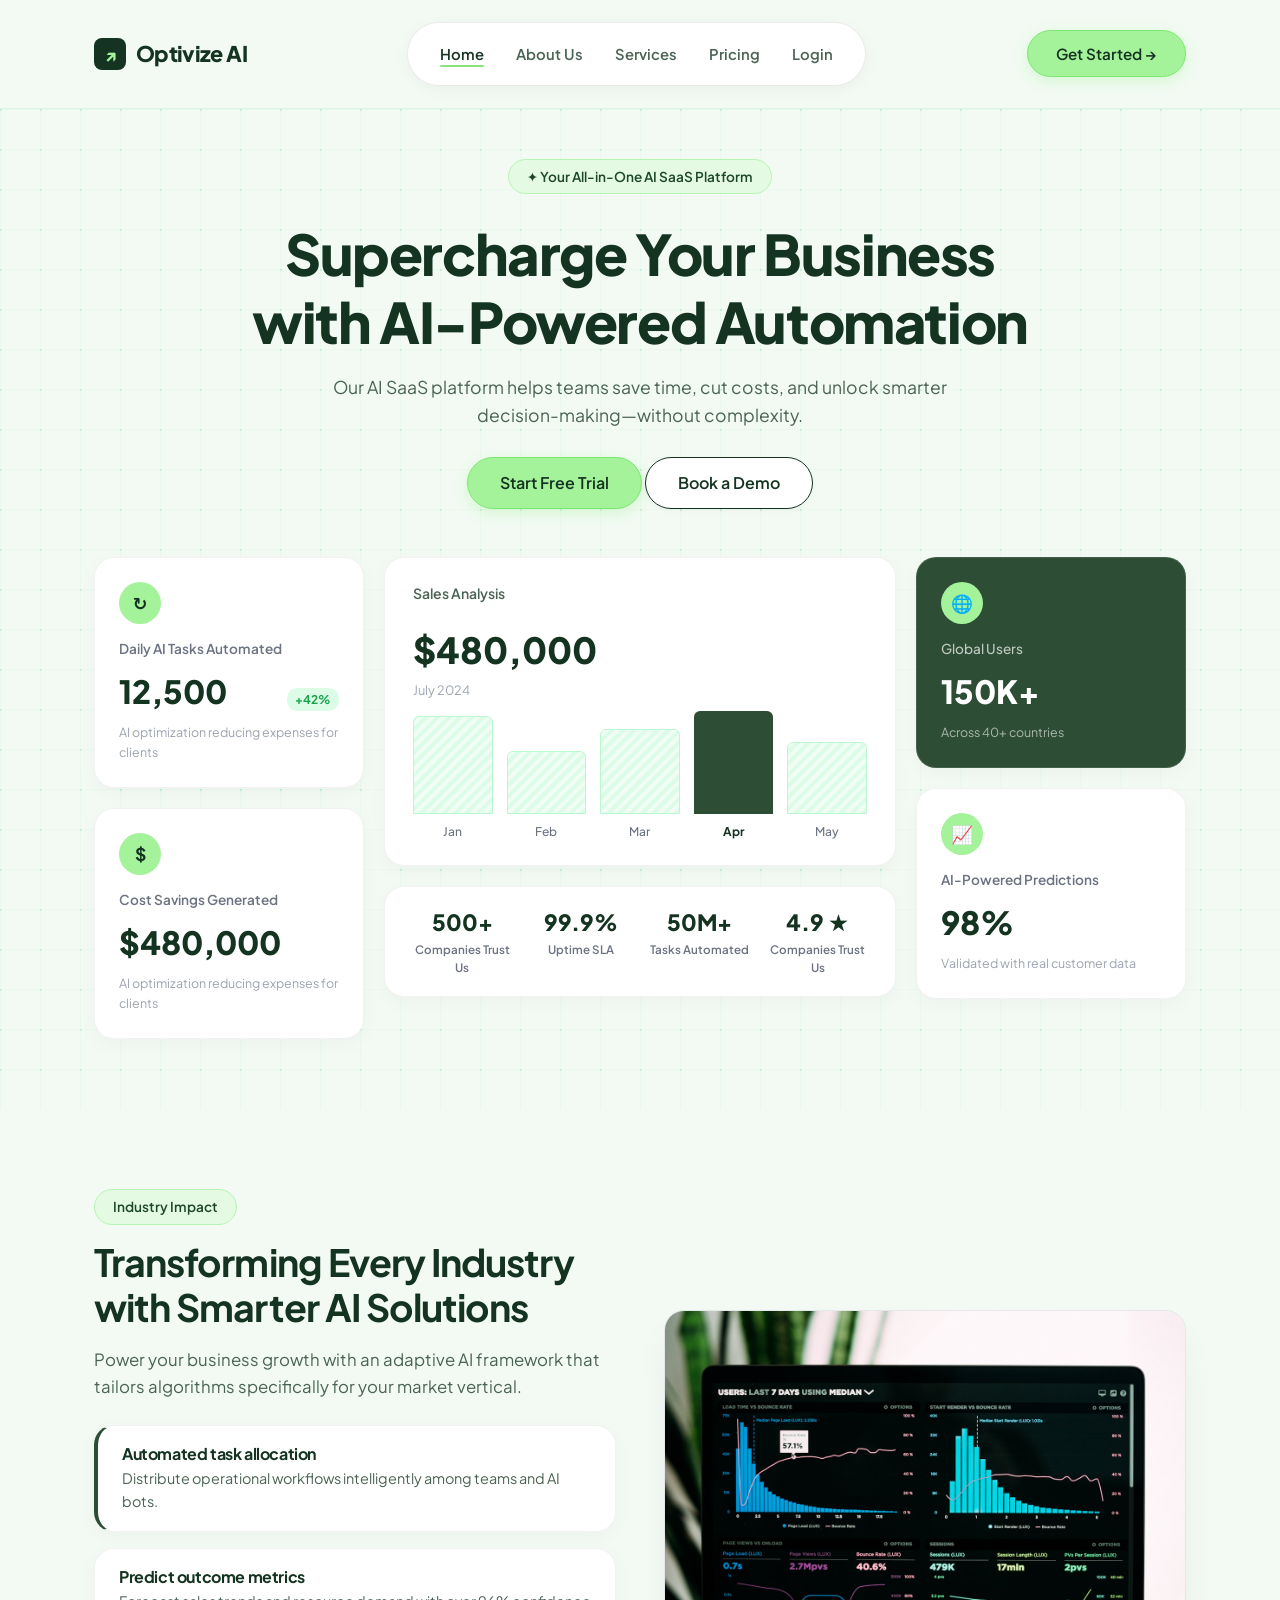
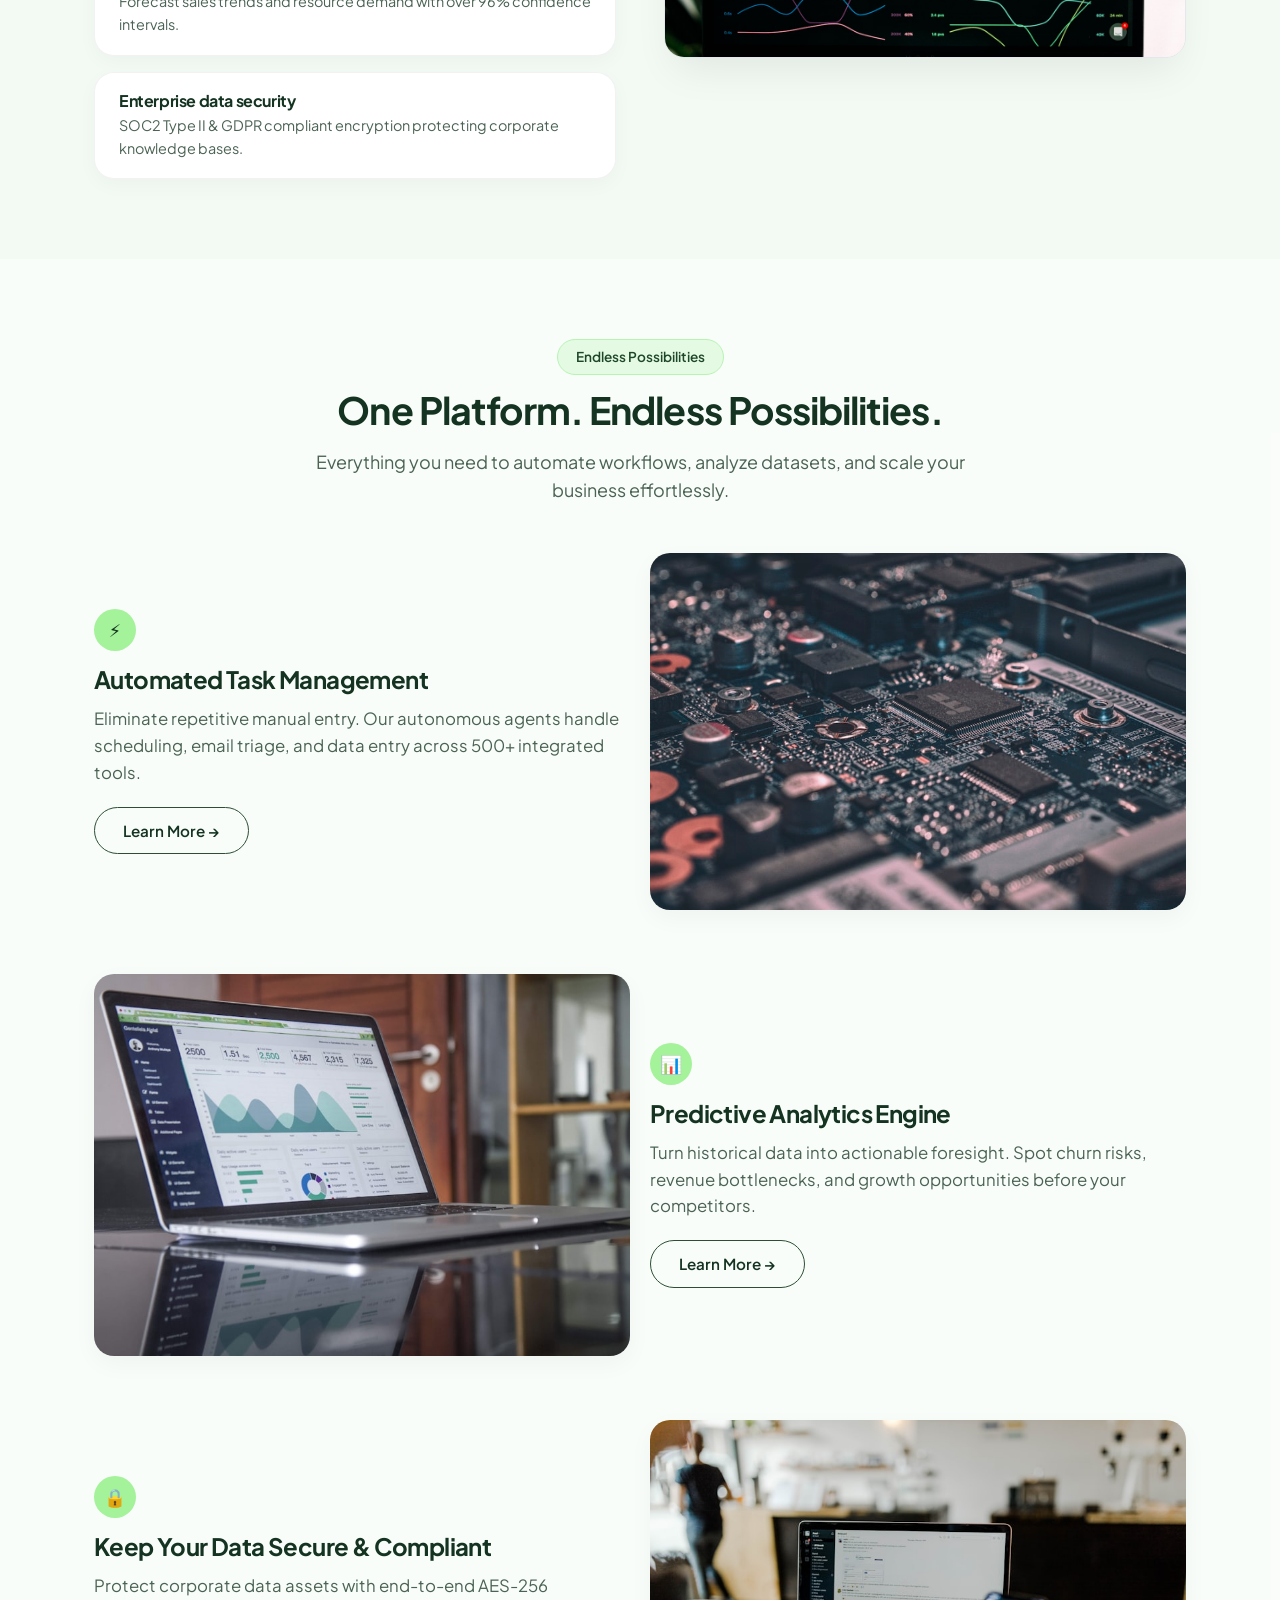
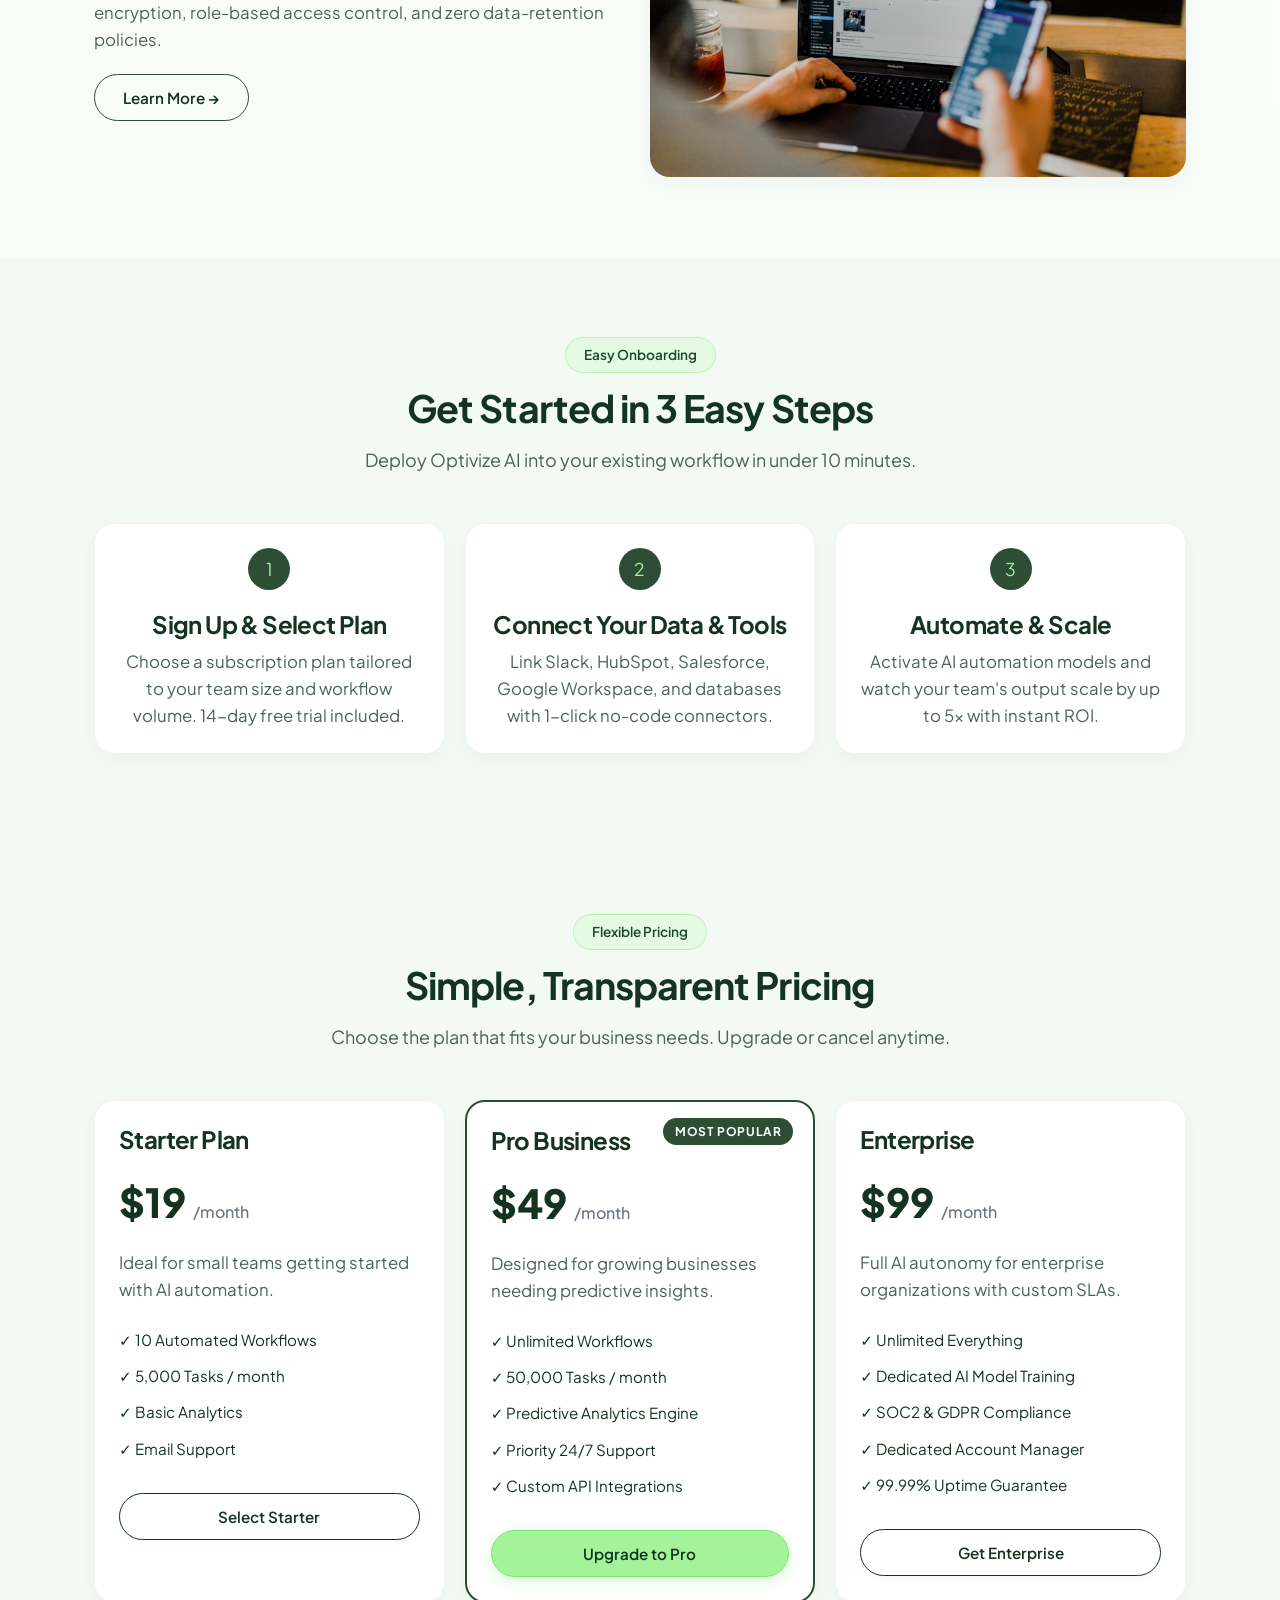
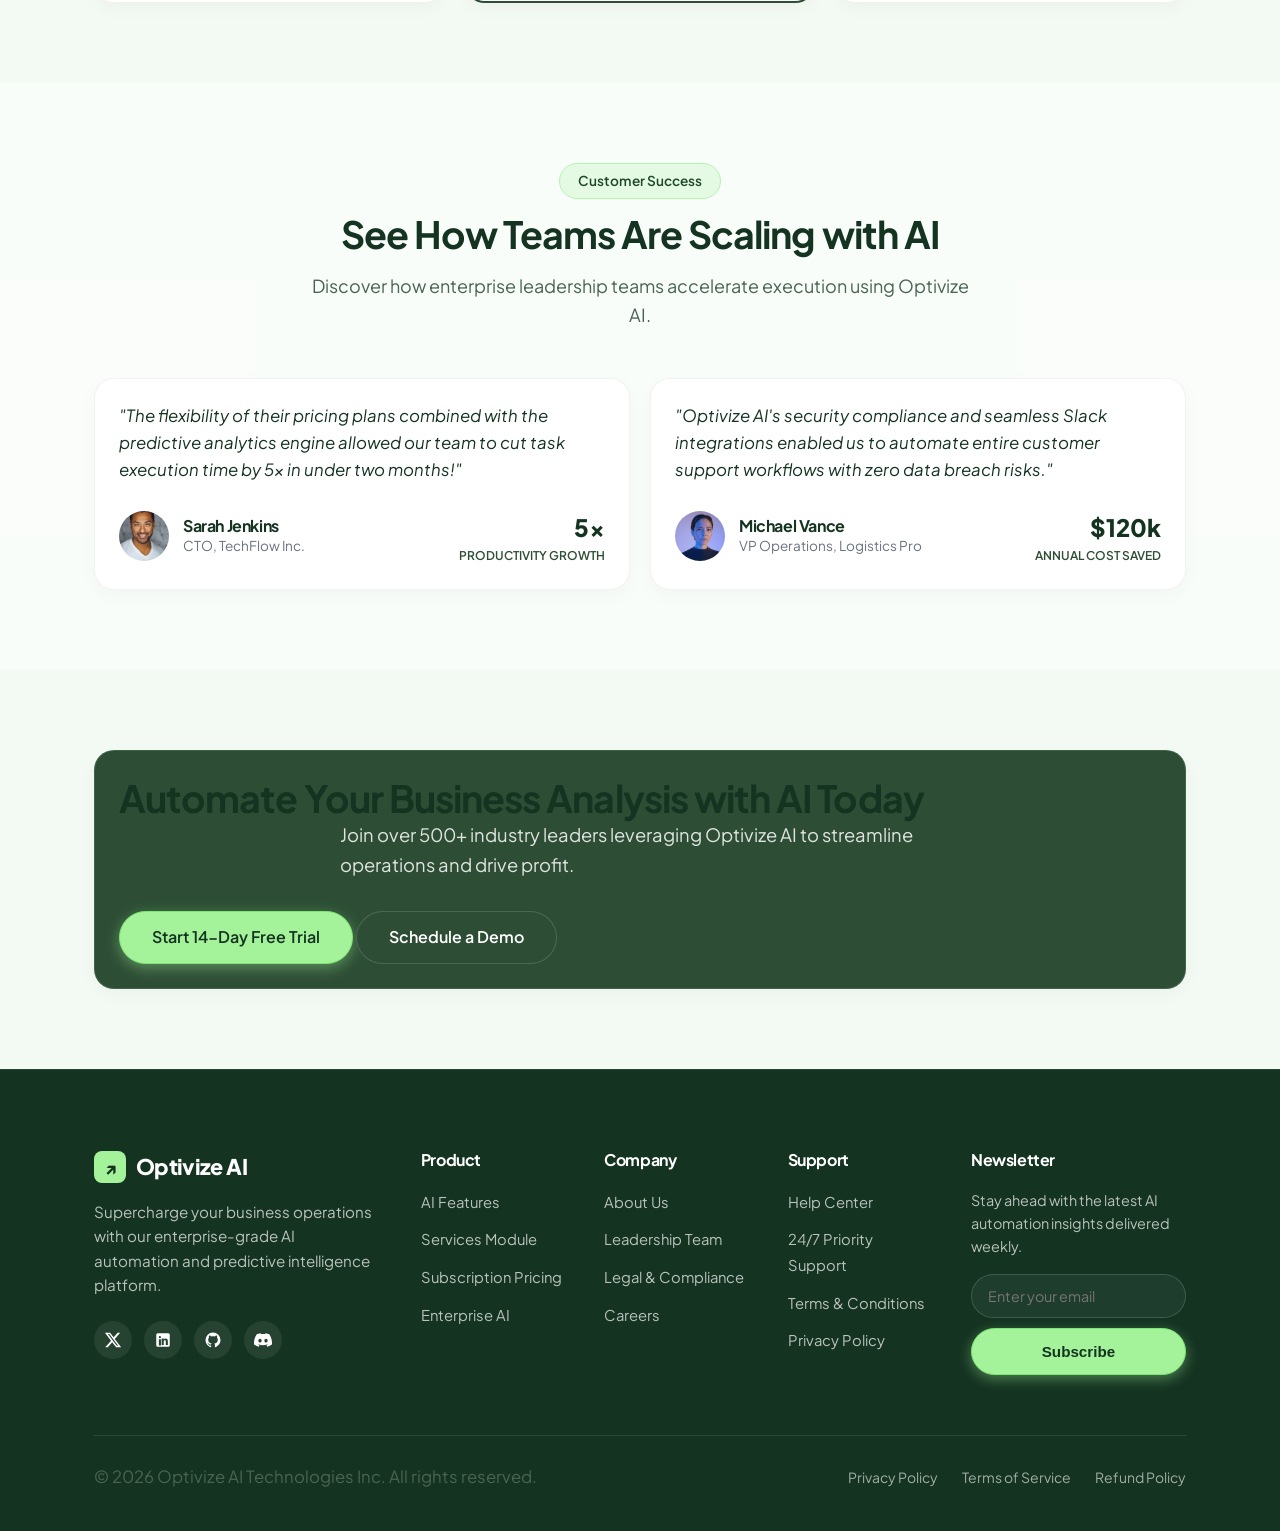
==== commit d91143fa: "refactor: update global site navigation, styling components, and brand assets for visual consistency" ====
--- a/index.html
+++ b/index.html
@@ -55,7 +55,7 @@
           <h1 style="margin-top: 14px; margin-bottom: 18px; color: #143321;">Supercharge Your Business with AI-Powered Automation</h1>
           <p style="color: #4b6354; max-width: 660px; margin: 0 auto; font-size: 1.1rem;">Our AI SaaS platform helps teams save time, cut costs, and unlock smarter decision-making—without complexity.</p>
           
-          <div class="hero-buttons" style="display: flex; gap: 16px; justify-content: center; margin-top: 28px;">
+          <div class="hero-buttons btn-group" style="margin-top: 28px;">
             <a href="register.html" class="btn btn-primary btn-lg">Start Free Trial</a>
             <a href="services.html" class="btn btn-secondary btn-lg">Book a Demo</a>
           </div>
@@ -92,13 +92,13 @@
             <div class="card" style="padding: 24px 28px;">
               <p style="font-size: 0.875rem; font-weight: 600; color: #4b6354; margin-bottom: 16px;">Sales Analysis</p>
 
-              <div style="display: flex; align-items: flex-end; justify-content: space-between; gap: 20px;">
+              <div class="chart-flex">
                 <div>
                   <div style="font-size: 2.25rem; font-weight: 800; color: #143321;">$480,000</div>
                   <p style="font-size: 0.8rem; color: #9ca3af; margin-top: 2px;">July 2024</p>
                 </div>
 
-                <div class="chart-container" style="width: 240px;">
+                <div class="chart-container">
                   <div class="chart-bar-group">
                     <div class="bar-striped" style="height: 75%;"></div>
                     <span class="bar-label">Jan</span>
@@ -408,11 +408,11 @@
     <!-- DARK CTA BANNER -->
     <section class="section" style="padding-bottom: 80px;">
       <div class="container">
-        <div class="card card-dark" style="padding: 60px 40px; text-align: center; border-radius: 24px;">
-          <h2 style="font-size: 2.75rem; margin-bottom: 16px; color: #ffffff;">Automate Your Business Analysis with AI Today</h2>
+        <div class="card card-dark dark-cta-card">
+          <h2>Automate Your Business Analysis with AI Today</h2>
           <p style="max-width: 600px; margin: 0 auto 32px auto; font-size: 1.15rem; color: rgba(255,255,255,0.85);">Join over 500+ industry leaders leveraging Optivize AI to streamline operations and drive profit.</p>
 
-          <div style="display: flex; gap: 16px; justify-content: center;">
+          <div class="btn-group">
             <a href="register.html" class="btn btn-primary btn-lg">Start 14-Day Free Trial</a>
             <a href="services.html" class="btn btn-dark btn-lg">Schedule a Demo</a>
           </div>
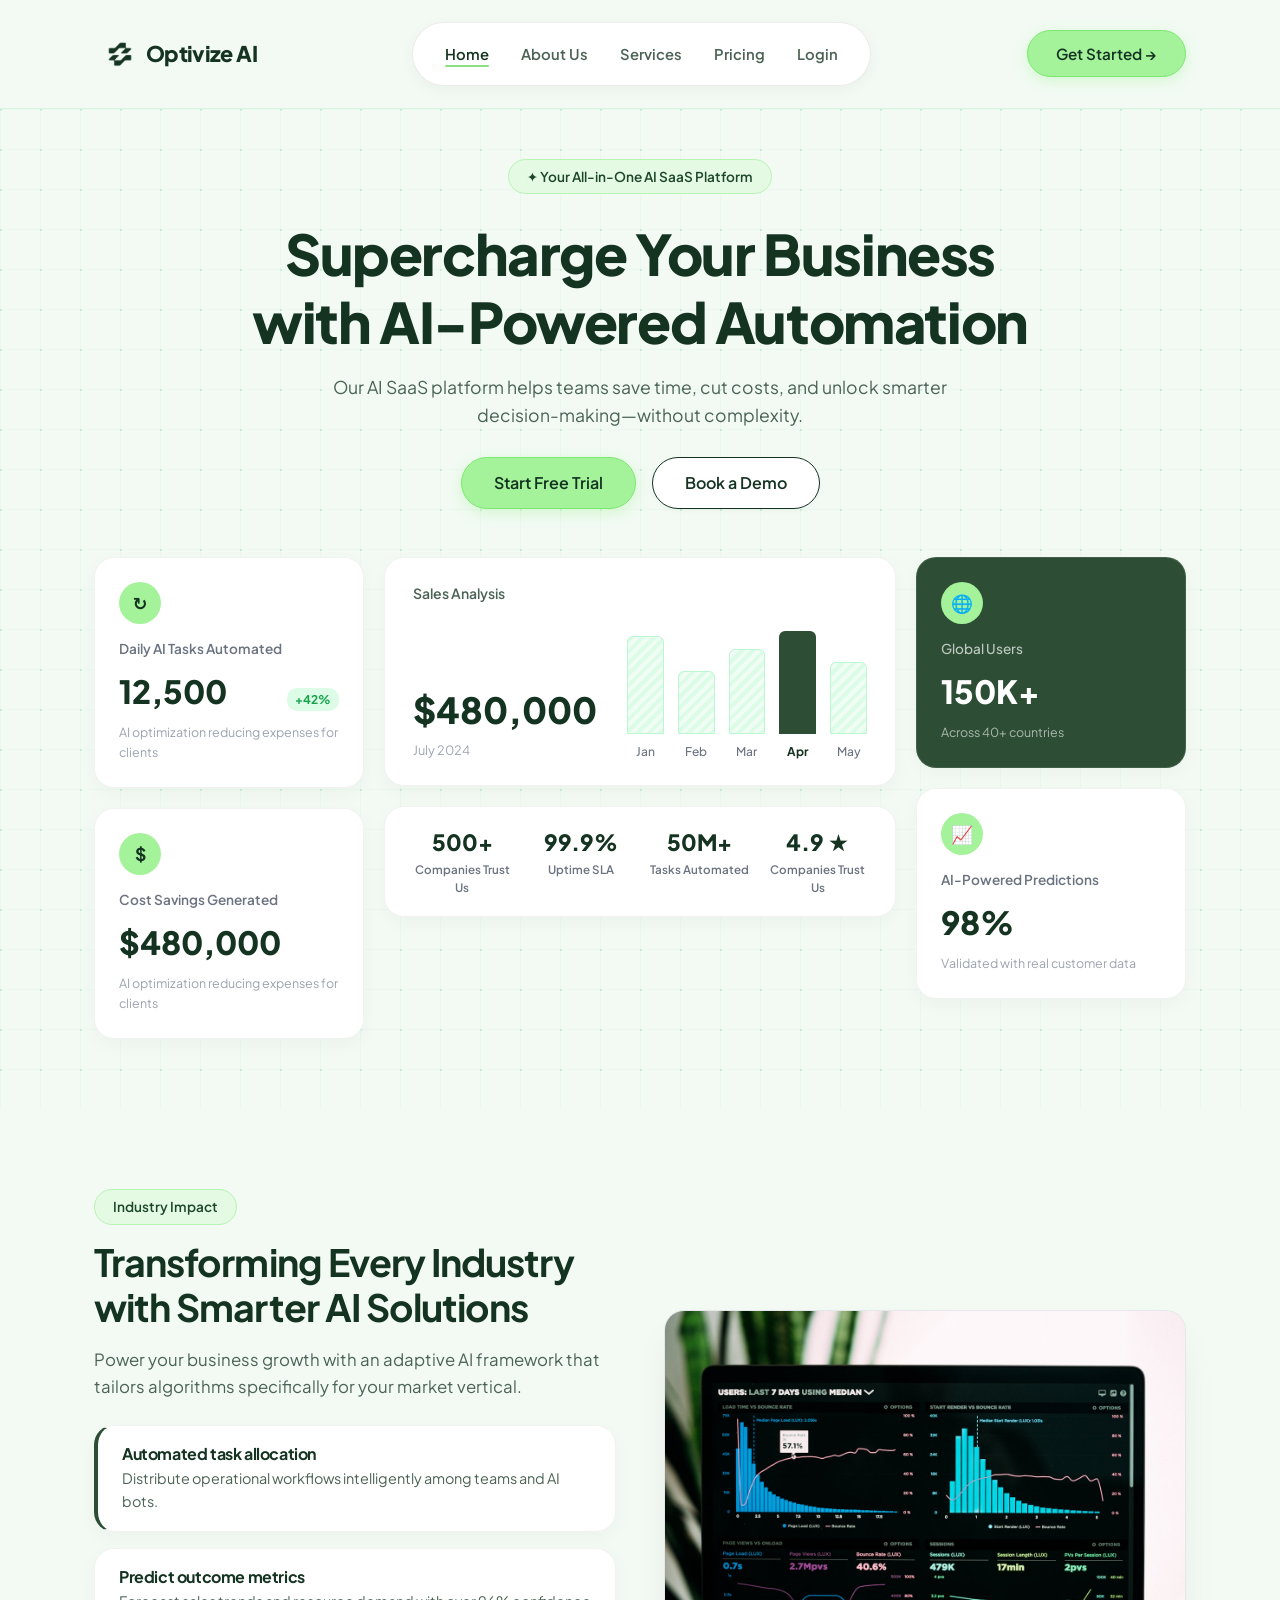
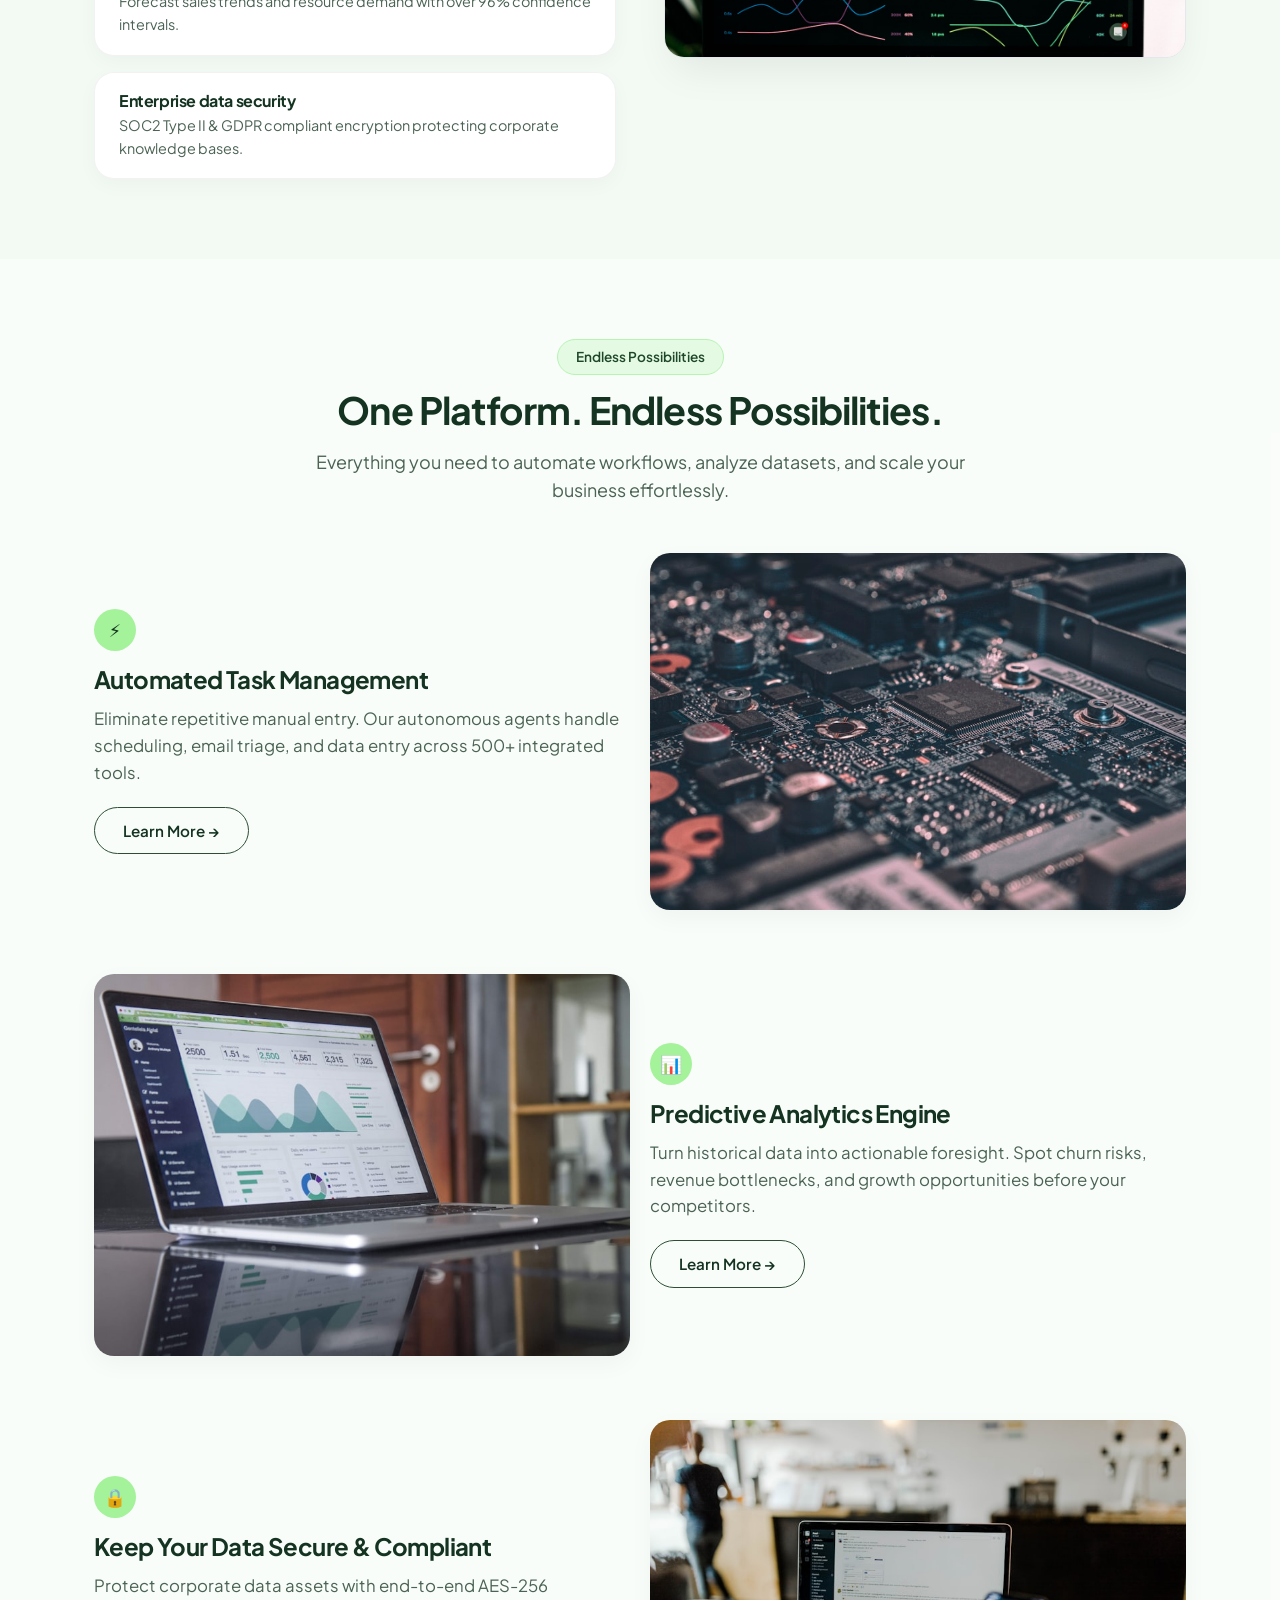
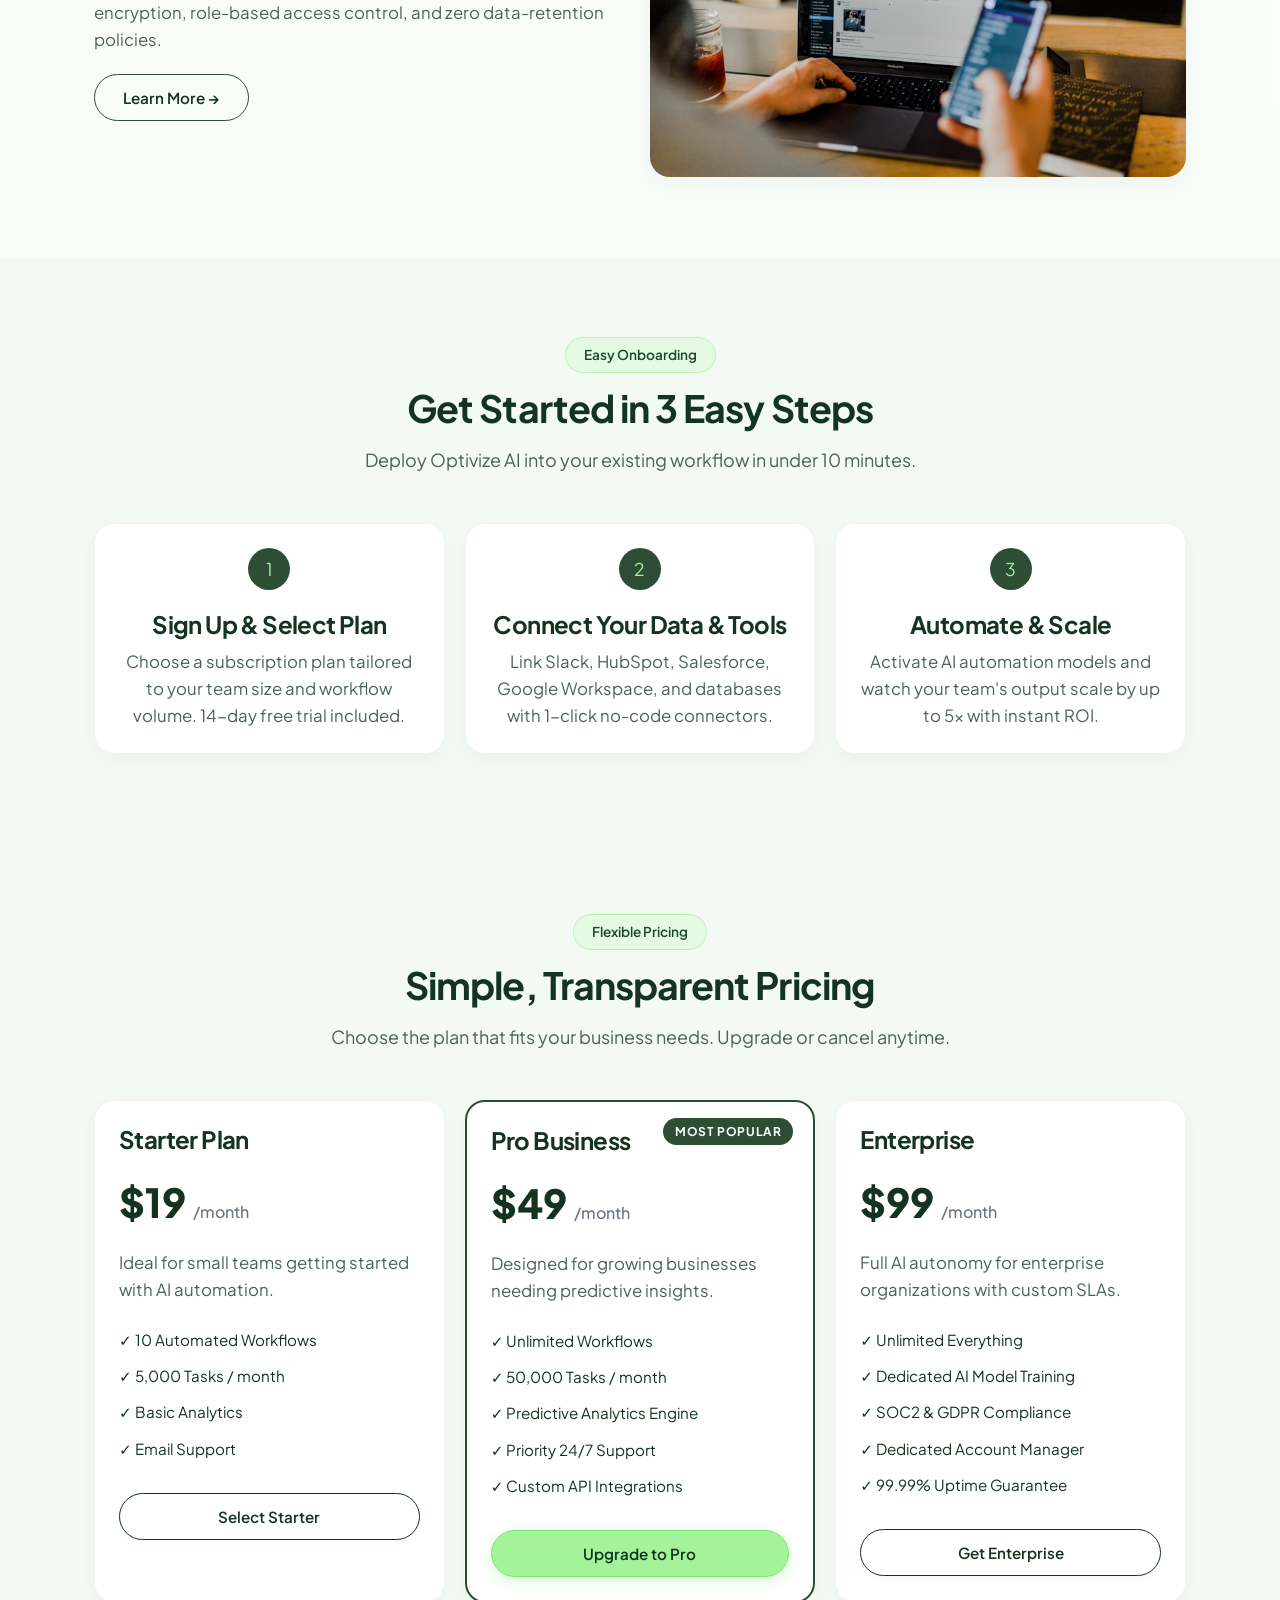
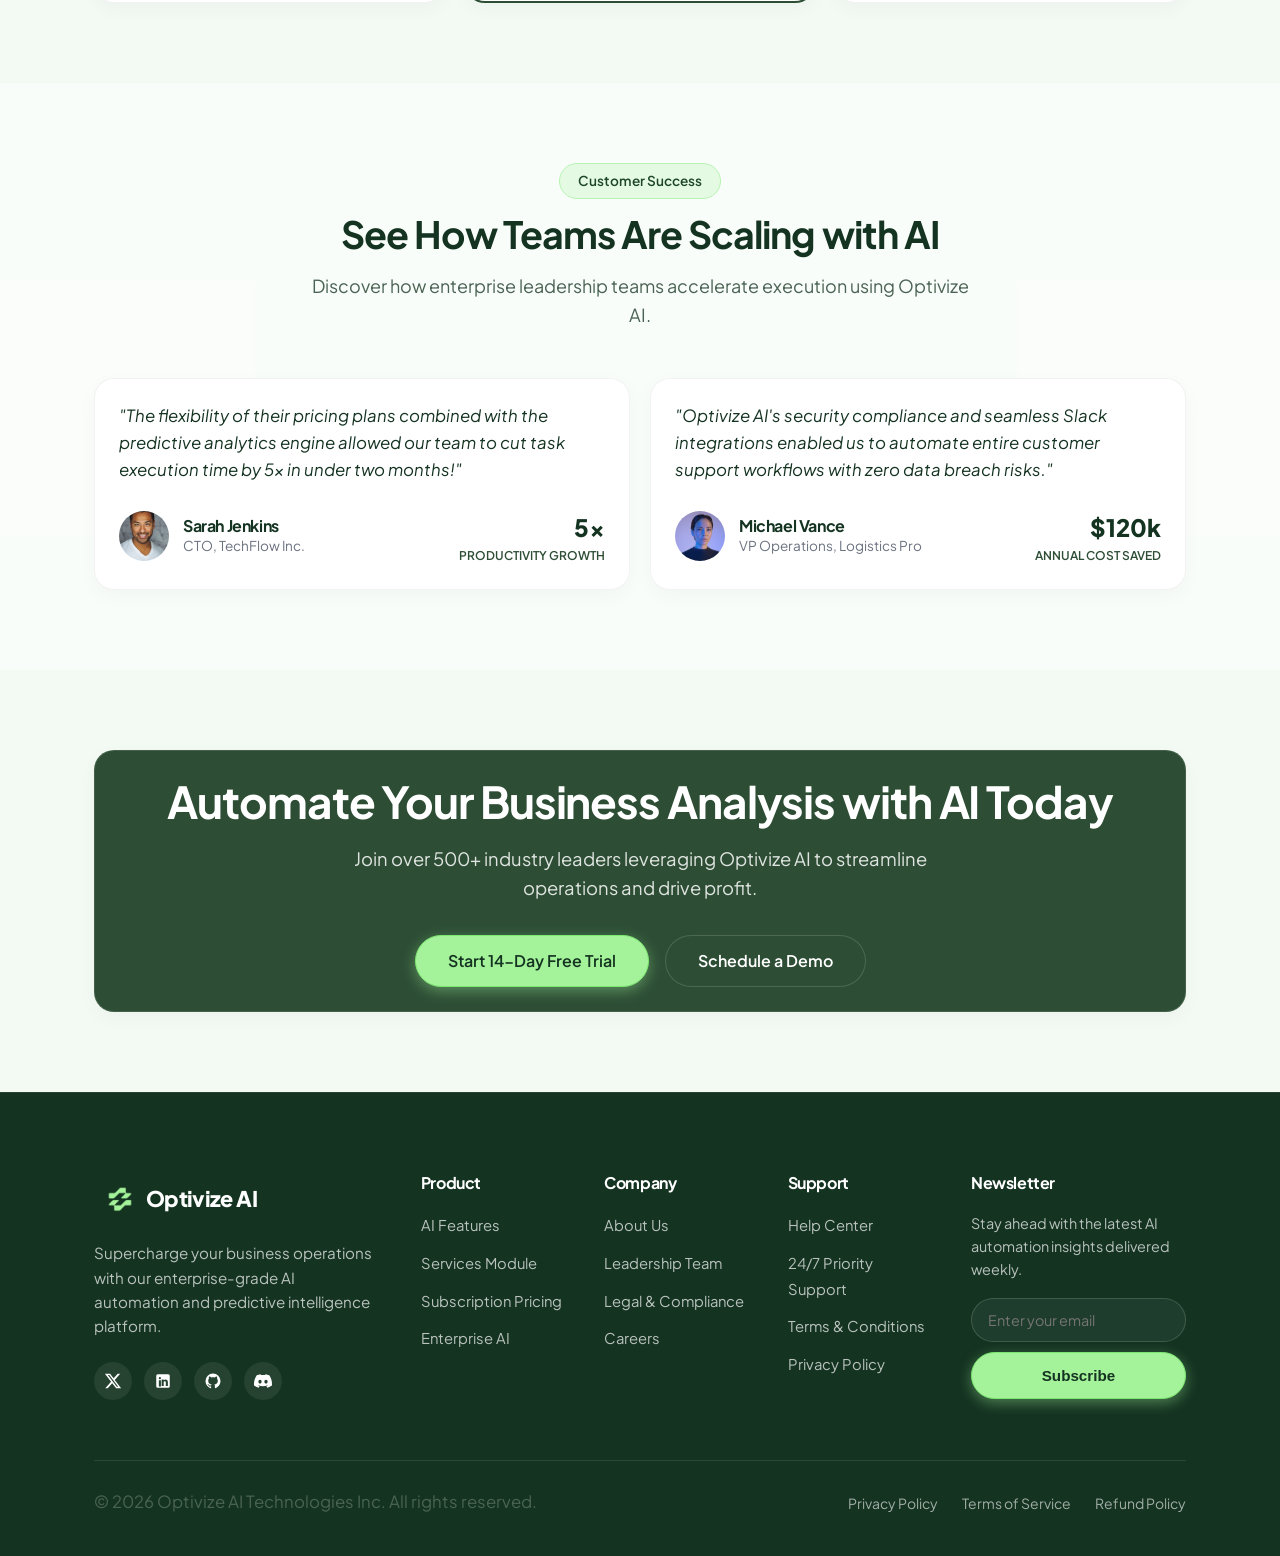
==== commit 79ba1b54: "feat: replace text-based brand icons with responsive logo images across all pages" ====
--- a/index.html
+++ b/index.html
@@ -17,7 +17,7 @@
   <header class="header-nav">
     <div class="container nav-container">
       <a href="index.html" class="brand-logo" aria-label="Optivize AI Homepage">
-        <div class="brand-logo-icon">↗</div>
+        <img src="images/logo-dark.png" alt="Optivize AI Logo" class="brand-logo-img">
         <span>Optivize AI</span>
       </a>
 
@@ -427,7 +427,7 @@
       <div class="footer-top">
         <div class="footer-brand">
           <a href="index.html" class="brand-logo">
-            <div class="brand-logo-icon">↗</div>
+            <img src="images/logo-light.png" alt="Optivize AI Logo" class="brand-logo-img">
             <span>Optivize AI</span>
           </a>
           <p>Supercharge your business operations with our enterprise-grade AI automation and predictive intelligence platform.</p>
--- a/css/style.css
+++ b/css/style.css
@@ -229,3 +229,51 @@
 .animate-fade-in {
   animation: fadeInUp 0.8s ease forwards;
 }
+
+/* Layout Helper Classes to replace inline styles */
+.legal-card {
+  padding: 48px;
+  box-shadow: var(--shadow-sm);
+  border: 1px solid var(--border-light);
+}
+
+.auth-card {
+  padding: 40px 32px;
+}
+
+.dark-cta-card {
+  padding: 60px 40px;
+  text-align: center;
+  border-radius: 24px;
+}
+
+.dark-cta-card h2 {
+  font-size: 2.75rem;
+  margin-bottom: 16px;
+  color: #ffffff;
+}
+
+.cta-banner-card {
+  padding: 48px;
+  text-align: center;
+}
+
+.cta-banner-card h2 {
+  font-size: 2.25rem;
+  margin-bottom: 14px;
+}
+
+.chart-flex {
+  display: flex;
+  align-items: flex-end;
+  justify-content: space-between;
+  gap: 20px;
+}
+
+.btn-group {
+  display: flex;
+  gap: 16px;
+  justify-content: center;
+  align-items: center;
+}
+
--- a/css/components.css
+++ b/css/components.css
@@ -1,11 +1,3 @@
-/* ==========================================================================
-   Optivize AI - Component Stylesheet (css/components.css)
-   Navbar, Footer, Buttons, Cards, Forms, Tables, Badges, Accordions
-   ========================================================================== */
-
-/* --------------------------------------------------------------------------
-   1. NAVBAR COMPONENT (Centered Pill Header with Pure CSS Mobile Menu)
-   -------------------------------------------------------------------------- */
 .header-nav {
   position: sticky;
   top: 0;
@@ -27,7 +19,7 @@
 .brand-logo {
   display: flex;
   align-items: center;
-  gap: 10px;
+  gap: 0px;
   font-size: 1.35rem;
   font-weight: 800;
   color: #143321;
@@ -45,6 +37,12 @@
   color: #a4f29a;
   font-weight: 800;
   font-size: 1.1rem;
+}
+
+.brand-logo-img {
+  width: 52px;
+  height: 52px;
+  object-fit: contain;
 }
 
 /* Floating White Pill Menu Container */
@@ -204,7 +202,7 @@
   background-color: #ffffff;
   color: #143321;
   border: 1px solid #e2e8f0;
-  box-shadow: 0 2px 8px rgba(0,0,0,0.03);
+  box-shadow: 0 2px 8px rgba(0, 0, 0, 0.03);
 }
 
 .btn-white:hover {
@@ -265,7 +263,8 @@
   color: rgba(255, 255, 255, 0.75);
 }
 
-.card-dark h3, .card-dark h4 {
+.card-dark h3,
+.card-dark h4 {
   color: #ffffff;
 }
 
@@ -330,6 +329,8 @@
   gap: 14px;
   height: 140px;
   padding-top: 10px;
+  width: 100%;
+  max-width: 240px;
 }
 
 .chart-bar-group {
@@ -344,13 +345,11 @@
 
 .bar-striped {
   width: 100%;
-  background: repeating-linear-gradient(
-    -45deg,
-    #dcfce7,
-    #dcfce7 4px,
-    #f0fdf4 4px,
-    #f0fdf4 8px
-  );
+  background: repeating-linear-gradient(-45deg,
+      #dcfce7,
+      #dcfce7 4px,
+      #f0fdf4 4px,
+      #f0fdf4 8px);
   border-radius: 6px 6px 0 0;
   border: 1px solid #bbf7d0;
 }
@@ -636,4 +635,4 @@
 
 .footer-legal-links a:hover {
   color: #a4f29a;
-}
+}
--- a/css/responsive.css
+++ b/css/responsive.css
@@ -1,6 +1,6 @@
 /* ==========================================================================
    Optivize AI - Responsive Stylesheet (css/responsive.css)
-   Breakpoints & Media Queries for Tablet and Mobile Layouts
+   Breakpoints & Media Queries for Laptop, Tablet, and Mobile Layouts
    ========================================================================== */
 
 /* --------------------------------------------------------------------------
@@ -20,29 +20,57 @@
     font-size: 2rem;
   }
 
+  /* Optimized 2-column layout with center card spanning 2 columns in row 2 */
   .hero-dashboard-grid {
     grid-template-columns: 1fr 1fr;
   }
 
+  .hero-dashboard-grid > div:nth-child(1) {
+    order: 1;
+  }
+
+  .hero-dashboard-grid > div:nth-child(3) {
+    order: 2;
+  }
+
+  .hero-dashboard-grid > div:nth-child(2) {
+    order: 3;
+    grid-column: span 2;
+  }
+
   .grid-4 {
     grid-template-columns: repeat(2, 1fr);
   }
 
+  /* Keep grid-3 at 3 columns for laptop viewports to avoid wrapping single items */
   .grid-3 {
-    grid-template-columns: repeat(2, 1fr);
-  }
-
+    grid-template-columns: repeat(3, 1fr);
+  }
+
+  /* Balanced 3-column footer */
   .footer-top {
-    grid-template-columns: 1fr 1fr;
+    grid-template-columns: repeat(3, 1fr);
     gap: 40px 24px;
   }
 
   .footer-brand {
-    grid-column: span 2;
+    grid-column: span 3;
   }
 
   .newsletter-box {
-    grid-column: span 2;
+    grid-column: span 3;
+  }
+
+  .legal-card {
+    padding: 36px 28px;
+  }
+
+  .cta-banner-card {
+    padding: 36px;
+  }
+
+  .cta-banner-card h2 {
+    font-size: 1.95rem;
   }
 }
 
@@ -79,16 +107,31 @@
     grid-template-columns: 1fr;
   }
 
+  /* Reset order and span for mobile vertical stack */
+  .hero-dashboard-grid > div:nth-child(1),
+  .hero-dashboard-grid > div:nth-child(2),
+  .hero-dashboard-grid > div:nth-child(3) {
+    order: initial;
+    grid-column: initial;
+  }
+
   /* Pure CSS Checkbox Mobile Navigation Menu */
   .nav-pill-wrapper {
     background-color: transparent;
     padding: 0;
     box-shadow: none;
     border: none;
+    display: none;
+  }
+
+  /* When checkbox is checked, show mobile dropdown wrapper */
+  .nav-toggle-checkbox:checked ~ .nav-pill-wrapper {
+    display: block;
   }
 
   .nav-toggle-label {
     display: flex;
+    margin-left: auto;
   }
 
   .nav-menu {
@@ -134,12 +177,14 @@
   }
 
   /* Hero Section Mobile Adjustments */
-  .hero-buttons {
+  .hero-buttons,
+  .btn-group {
     flex-direction: column;
     width: 100%;
   }
 
-  .hero-buttons .btn {
+  .hero-buttons .btn,
+  .btn-group .btn {
     width: 100%;
   }
 
@@ -179,6 +224,27 @@
     flex-direction: column;
     gap: 16px;
     text-align: center;
+  }
+
+  /* Mobile scaling for helper cards */
+  .legal-card {
+    padding: 28px 20px;
+  }
+
+  .dark-cta-card {
+    padding: 40px 24px;
+  }
+
+  .dark-cta-card h2 {
+    font-size: 2rem;
+  }
+
+  .cta-banner-card {
+    padding: 28px 20px;
+  }
+
+  .cta-banner-card h2 {
+    font-size: 1.65rem;
   }
 }
 
@@ -197,4 +263,45 @@
   .badge {
     font-size: 0.75rem;
   }
+
+  /* Mobile scaling for helper cards */
+  .legal-card {
+    padding: 24px 16px;
+  }
+
+  .auth-card {
+    padding: 32px 20px;
+  }
+
+  .dark-cta-card {
+    padding: 32px 16px;
+  }
+
+  .dark-cta-card h2 {
+    font-size: 1.65rem;
+  }
+
+  /* Sales Analysis card flex wrap */
+  .chart-flex {
+    flex-direction: column;
+    align-items: center;
+    gap: 16px;
+    text-align: center;
+  }
+
+  .chart-container {
+    width: 100% !important;
+    justify-content: center;
+  }
+
+  /* Optimize custom table for mobile views */
+  .custom-table th, 
+  .custom-table td {
+    padding: 10px 8px;
+    font-size: 0.8rem;
+  }
+
+  .custom-table tr.total-row td {
+    font-size: 0.95rem;
+  }
 }
